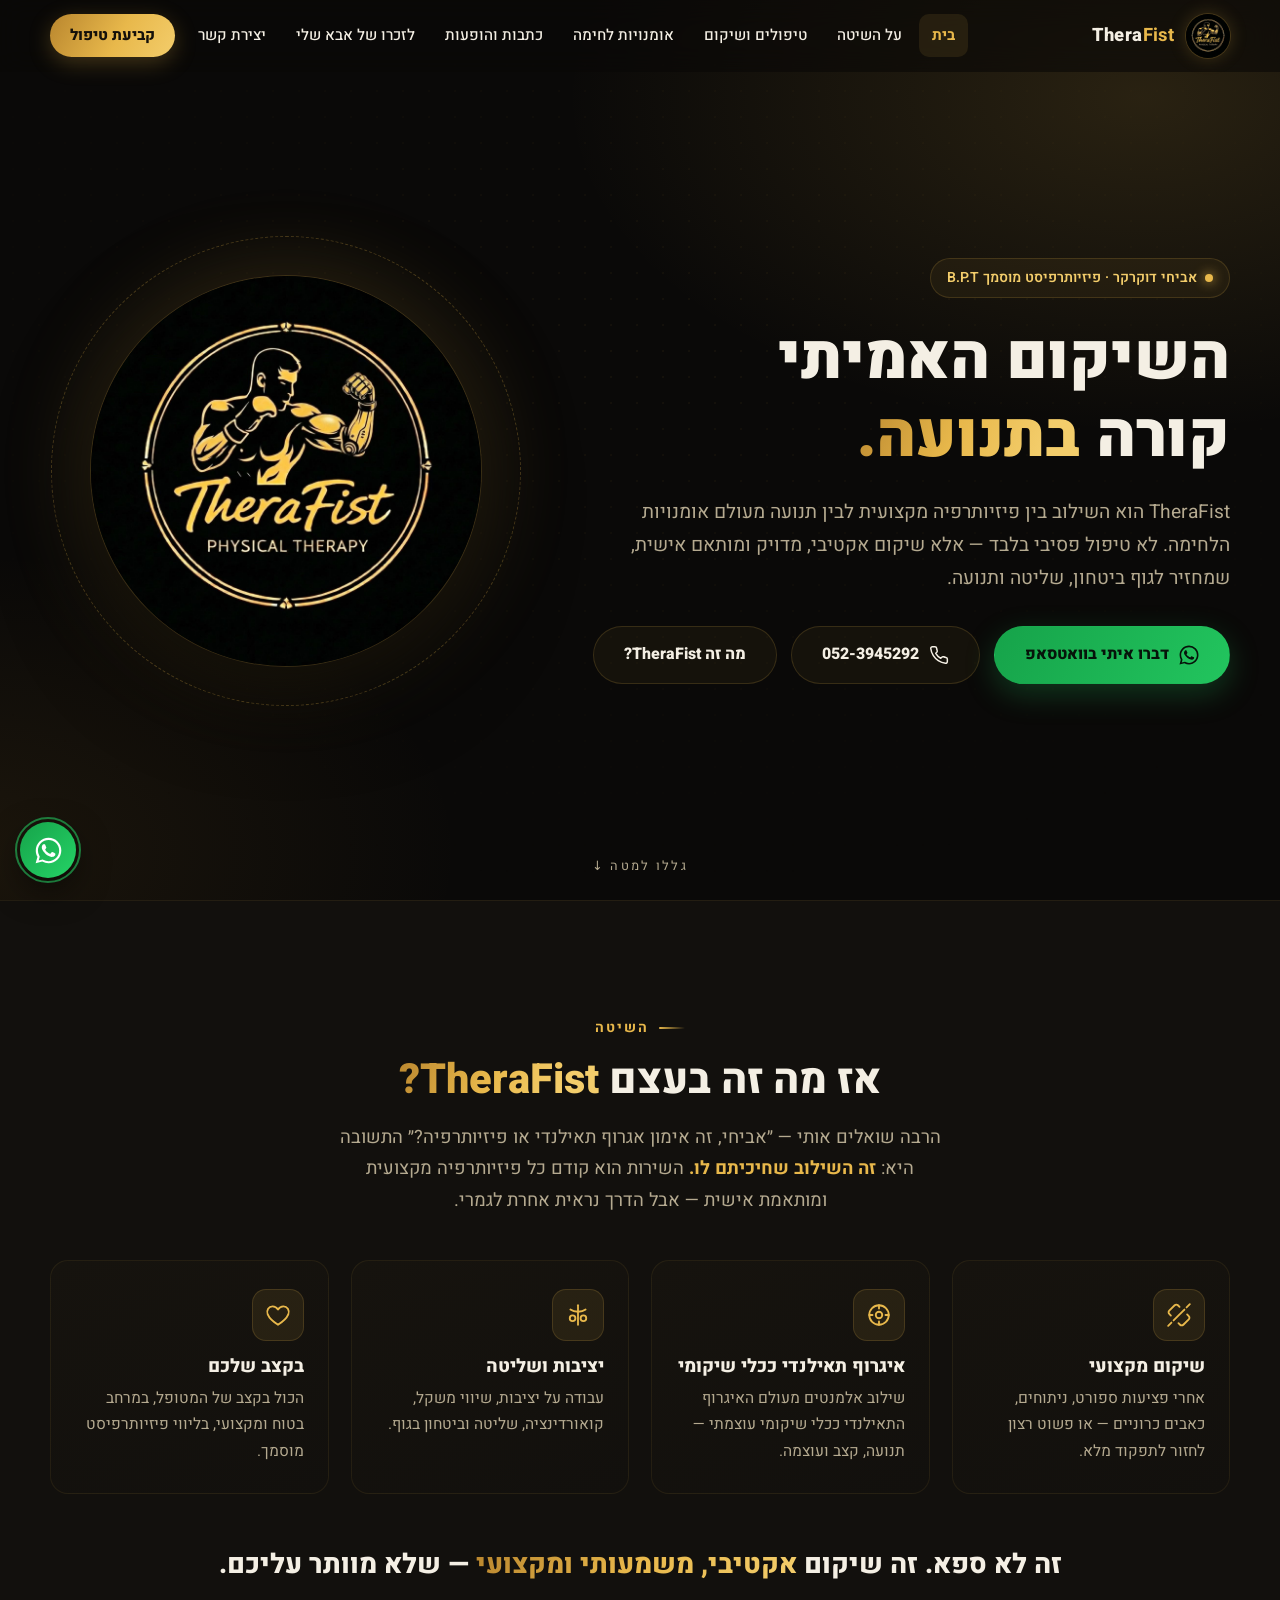
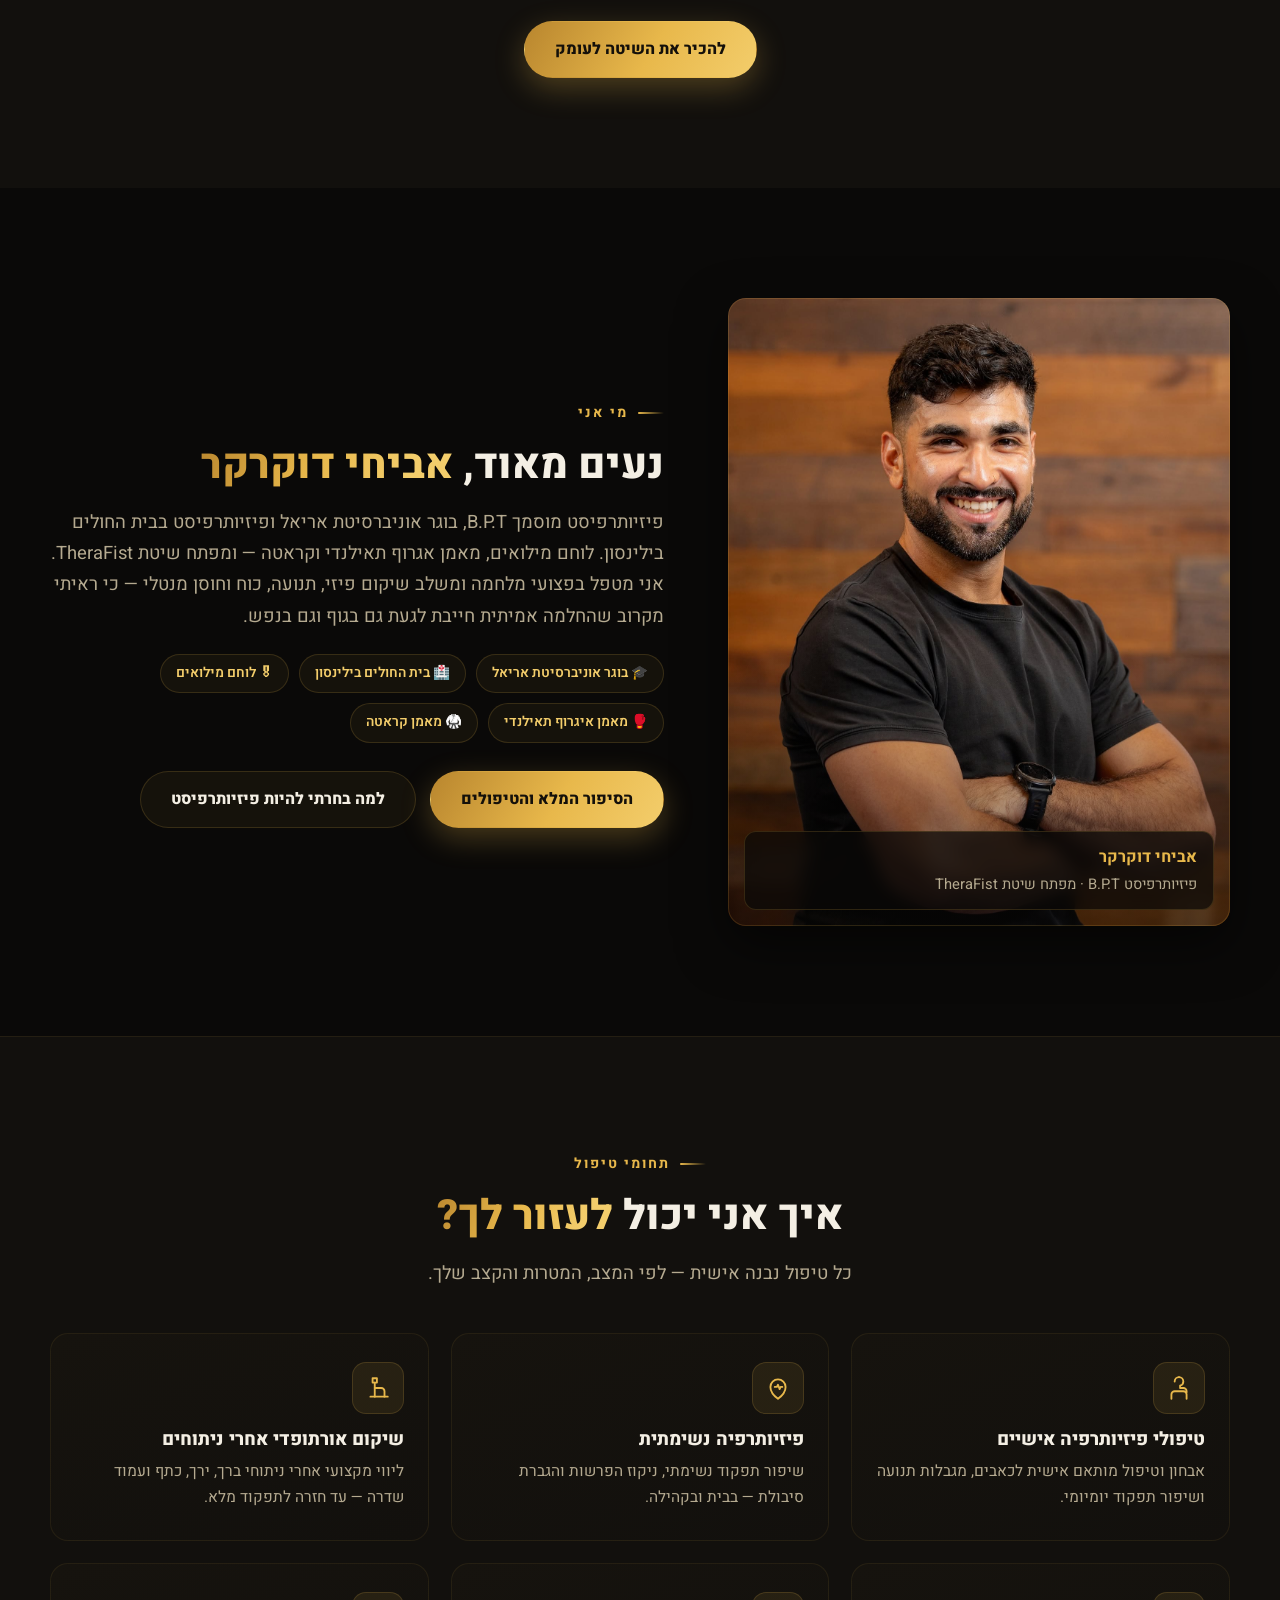
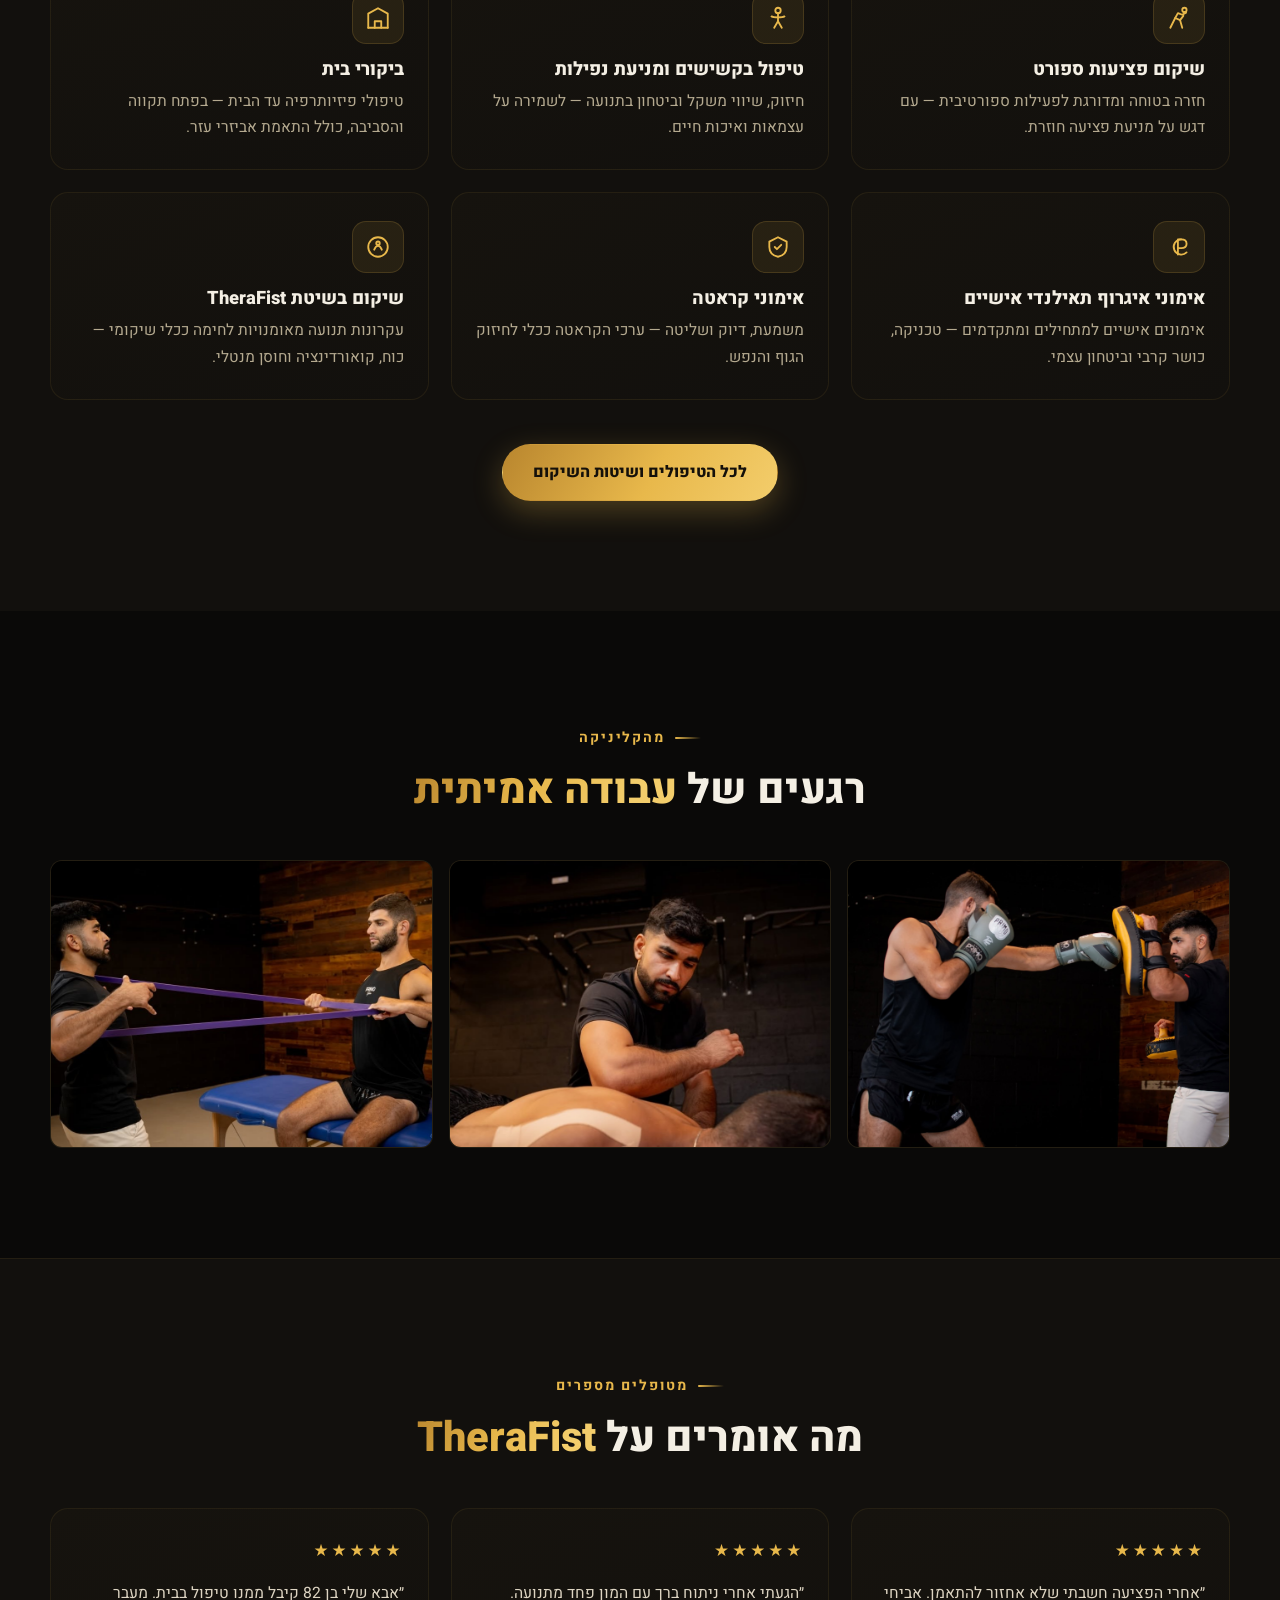
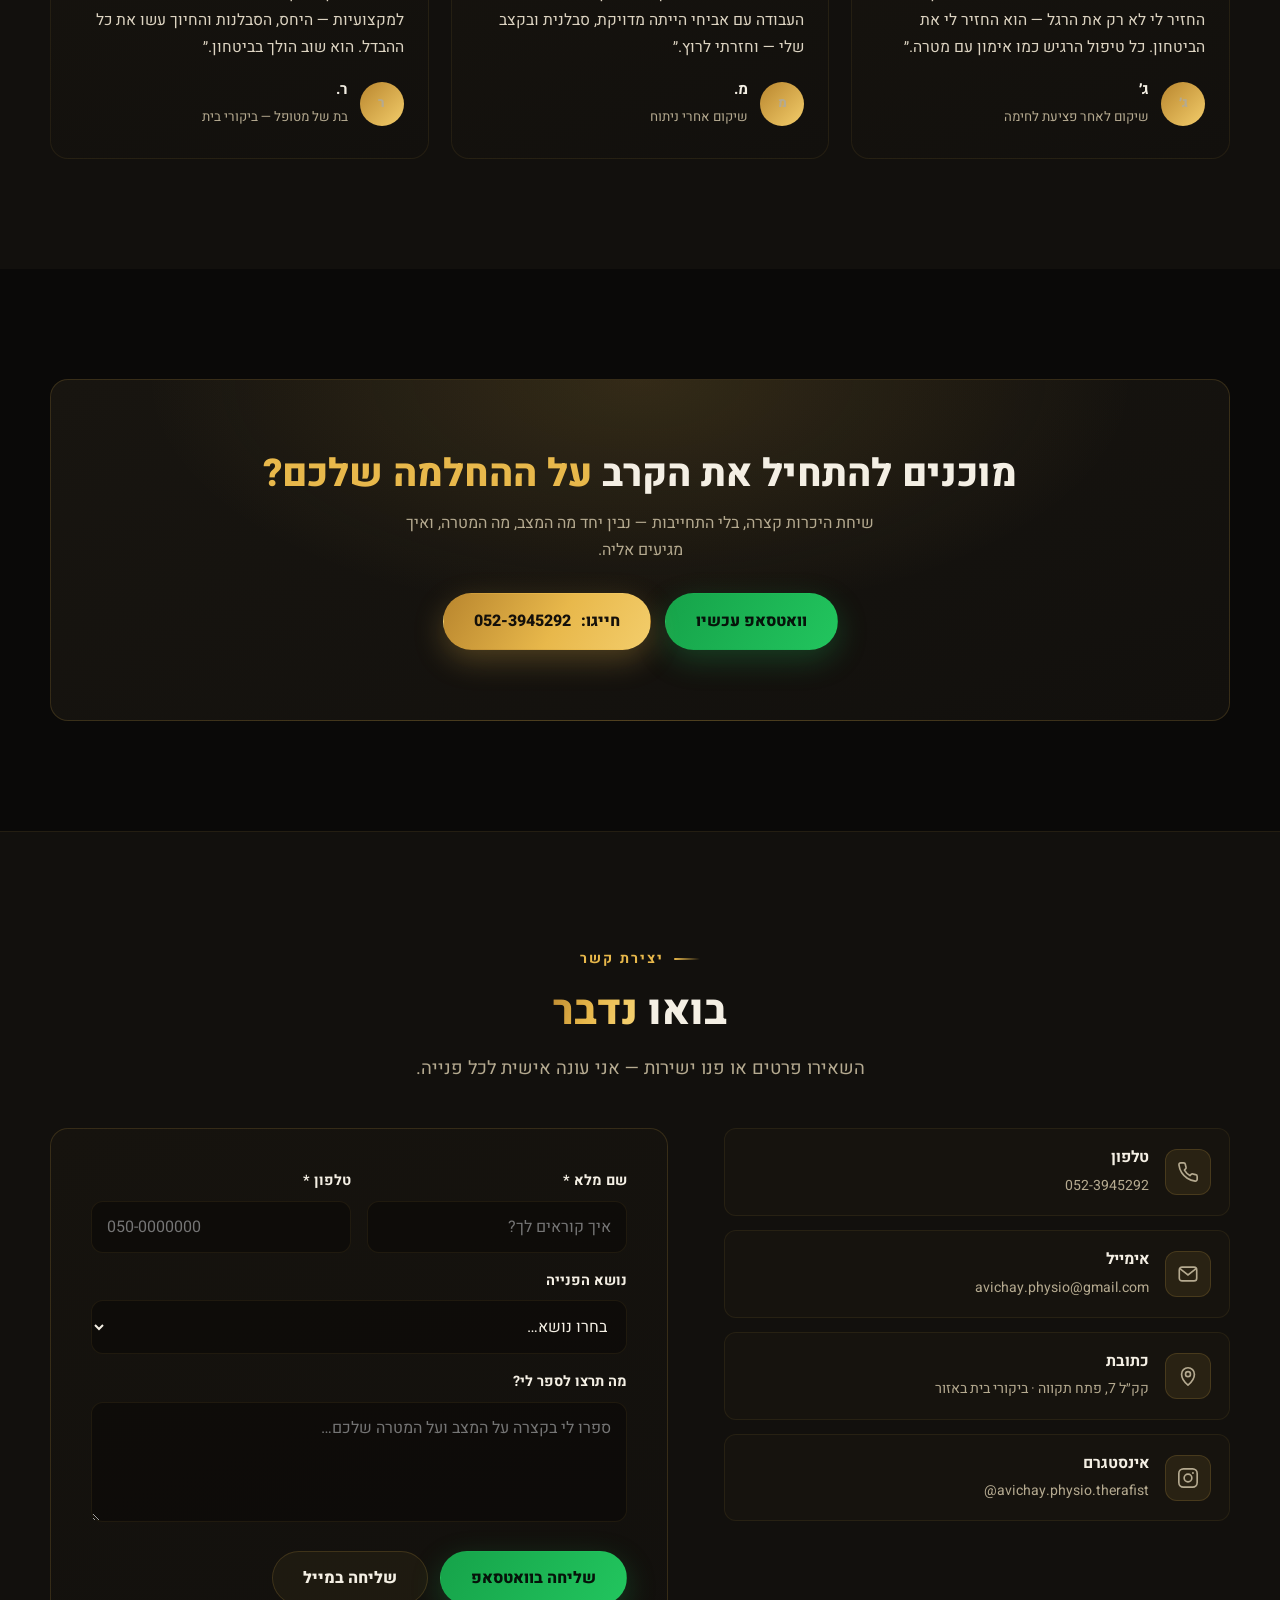
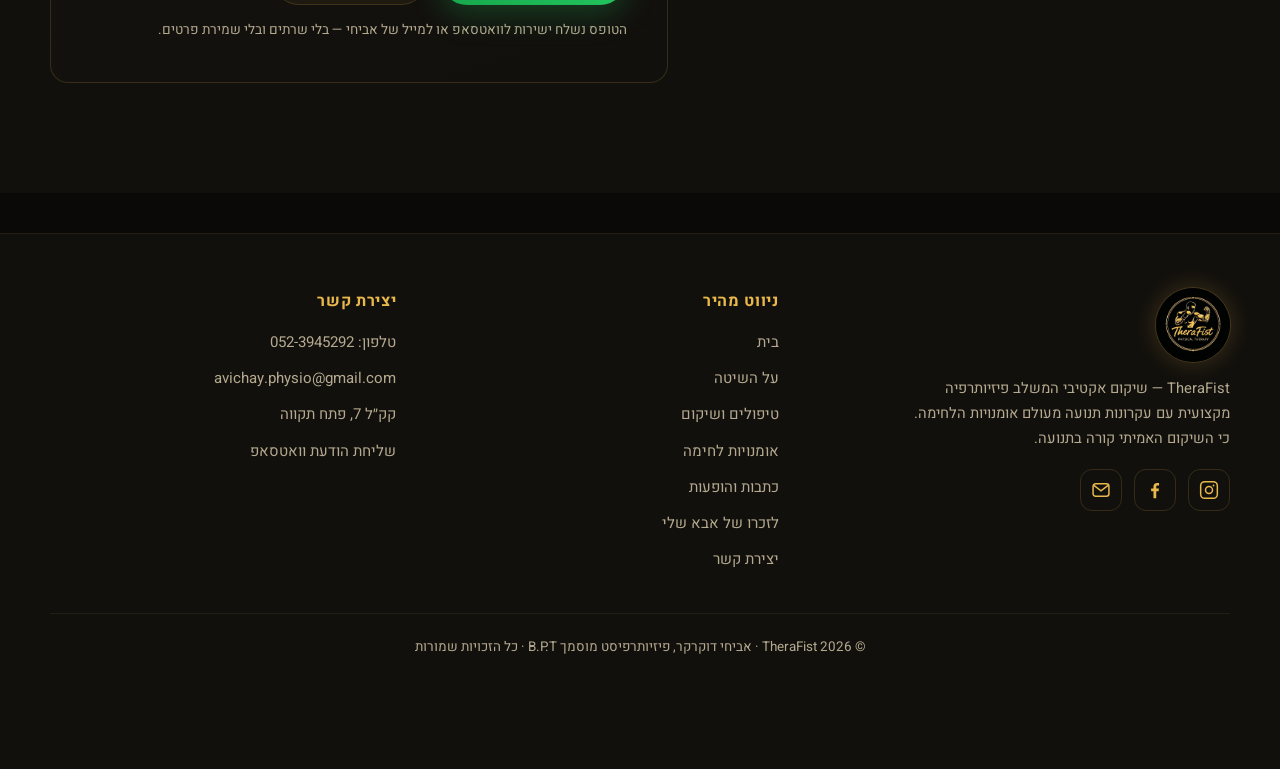
==== index.html @ b76cd64c "first commit" ====
<!DOCTYPE html>
<html lang="he" dir="rtl">
<head>
  <meta charset="UTF-8">
  <meta name="viewport" content="width=device-width, initial-scale=1">
  <title>TheraFist — אביחי דוקרקר | פיזיותרפיה ושיקום בתנועה | פתח תקווה</title>
  <meta name="description" content="TheraFist — שיטת שיקום ייחודית המשלבת פיזיותרפיה מקצועית עם עקרונות תנועה מאיגרוף תאילנדי. אביחי דוקרקר, פיזיותרפיסט מוסמך B.P.T, בילינסון. טיפולים וביקורי בית בפתח תקווה והסביבה.">
  <meta name="keywords" content="פיזיותרפיה, פתח תקווה, שיקום, אגרוף תאילנדי, TheraFist, אביחי דוקרקר, פיזיותרפיסט, ביקורי בית">
  <meta name="author" content="אביחי דוקרקר">
  <meta property="og:type" content="website">
  <meta property="og:locale" content="he_IL">
  <meta property="og:site_name" content="TheraFist">
  <meta property="og:title" content="TheraFist — השיקום האמיתי קורה בתנועה">
  <meta property="og:description" content="פיזיותרפיה מקצועית בשילוב עקרונות תנועה מעולם אומנויות הלחימה. אביחי דוקרקר, פיזיותרפיסט מוסמך B.P.T.">
  <meta property="og:image" content="images/logo.jpg">
  <meta name="twitter:card" content="summary_large_image">
  <meta name="theme-color" content="#0a0908">
  <link rel="icon" type="image/jpeg" href="images/logo.jpg">
  <link rel="apple-touch-icon" href="images/logo.jpg">
  <link rel="preconnect" href="https://fonts.googleapis.com">
  <link rel="preconnect" href="https://fonts.gstatic.com" crossorigin>
  <link href="https://fonts.googleapis.com/css2?family=Heebo:wght@300;400;500;700;800;900&family=Frank+Ruhl+Libre:wght@400;500;700&display=swap" rel="stylesheet">
  <link rel="stylesheet" href="css/main.css">
  <script type="application/ld+json">
  {
    "@context": "https://schema.org",
    "@type": "MedicalBusiness",
    "name": "TheraFist — אביחי דוקרקר, פיזיותרפיה",
    "image": "images/logo.jpg",
    "telephone": "+972-52-3945292",
    "email": "avichay.physio@gmail.com",
    "address": {
      "@type": "PostalAddress",
      "streetAddress": "קק\"ל 7",
      "addressLocality": "פתח תקווה",
      "addressCountry": "IL"
    },
    "founder": { "@type": "Person", "name": "אביחי דוקרקר", "jobTitle": "פיזיותרפיסט מוסמך B.P.T" },
    "sameAs": [
      "https://www.instagram.com/avichay.physio.therafist",
      "https://www.facebook.com/Avichay.physio"
    ]
  }
  </script>
</head>
<body>
  <div class="loader" aria-hidden="true">
    <img class="loader__logo" src="images/logo.jpg" alt="">
  </div>

  <main id="main">

    <!-- ================= HERO ================= -->
    <section class="hero" aria-label="פתיח">
      <div class="container hero__grid">
        <div>
          <span class="hero__badge reveal">אביחי דוקרקר · פיזיותרפיסט מוסמך B.P.T</span>
          <h1 class="reveal" style="--d:.08s">השיקום האמיתי<br>קורה <em>בתנועה.</em></h1>
          <p class="hero__lead reveal" style="--d:.16s">
            TheraFist הוא השילוב בין פיזיותרפיה מקצועית לבין תנועה מעולם אומנויות הלחימה.
            לא טיפול פסיבי בלבד — אלא שיקום אקטיבי, מדויק ומותאם אישית,
            שמחזיר לגוף ביטחון, שליטה ותנועה.
          </p>
          <div class="btn-row reveal" style="--d:.24s">
            <a class="btn btn--whatsapp" href="https://wa.me/972523945292?text=%D7%94%D7%99%D7%99%20%D7%90%D7%91%D7%99%D7%97%D7%99%2C%20%D7%90%D7%A9%D7%9E%D7%97%20%D7%9C%D7%A7%D7%91%D7%95%D7%A2%20%D7%98%D7%99%D7%A4%D7%95%D7%9C" target="_blank" rel="noopener">
              <svg viewBox="0 0 24 24" fill="currentColor" aria-hidden="true"><path d="M17.5 14.4c-.3-.15-1.76-.87-2.03-.97-.27-.1-.47-.15-.67.15-.2.3-.77.96-.94 1.16-.17.2-.35.22-.65.07-.3-.15-1.26-.46-2.4-1.48-.88-.79-1.48-1.76-1.65-2.06-.17-.3-.02-.46.13-.61.14-.13.3-.35.45-.52.15-.17.2-.3.3-.5.1-.2.05-.37-.02-.52-.08-.15-.67-1.62-.92-2.22-.24-.58-.49-.5-.67-.51h-.57c-.2 0-.52.07-.8.37-.27.3-1.04 1.02-1.04 2.5 0 1.47 1.07 2.9 1.22 3.1.15.2 2.11 3.22 5.1 4.51.71.31 1.27.5 1.7.63.72.23 1.37.2 1.88.12.58-.09 1.76-.72 2-1.42.25-.7.25-1.3.18-1.42-.08-.13-.28-.2-.58-.35zM12.04 21.5h-.01a9.4 9.4 0 0 1-4.8-1.32l-.34-.2-3.57.94.95-3.48-.22-.36a9.42 9.42 0 0 1-1.44-5.03c0-5.2 4.23-9.43 9.44-9.43a9.4 9.4 0 0 1 9.42 9.44c0 5.2-4.23 9.44-9.43 9.44zM20.06 3.97A11.34 11.34 0 0 0 12.03.64C5.77.64.68 5.73.68 11.99c0 2 .52 3.95 1.52 5.67L.58 23.36l5.83-1.53a11.35 11.35 0 0 0 5.62 1.48h.01c6.26 0 11.35-5.09 11.35-11.35 0-3.03-1.18-5.88-3.33-8z"/></svg>
              דברו איתי בוואטסאפ
            </a>
            <a class="btn btn--ghost" href="tel:+972523945292">
              <svg viewBox="0 0 24 24" fill="none" stroke="currentColor" stroke-width="1.8" stroke-linecap="round" stroke-linejoin="round" aria-hidden="true"><path d="M22 16.92v3a2 2 0 0 1-2.18 2 19.79 19.79 0 0 1-8.63-3.07 19.5 19.5 0 0 1-6-6 19.79 19.79 0 0 1-3.07-8.67A2 2 0 0 1 4.11 2h3a2 2 0 0 1 2 1.72c.13.96.36 1.9.7 2.81a2 2 0 0 1-.45 2.11L8.09 9.91a16 16 0 0 0 6 6l1.27-1.27a2 2 0 0 1 2.11-.45c.91.34 1.85.57 2.81.7A2 2 0 0 1 22 16.92z"/></svg>
              <bdo dir="ltr">052-3945292</bdo>
            </a>
            <a class="btn btn--ghost" href="method.html">מה זה TheraFist?</a>
          </div>
        </div>
        <div class="hero__logo-wrap reveal reveal--zoom" style="--d:.2s">
          <div class="hero__ring" aria-hidden="true"></div>
          <img class="hero__logo" src="images/logo.jpg" alt="הלוגו של TheraFist — דמות מתאגרף בזהב על רקע שחור" width="390" height="390" fetchpriority="high">
        </div>
      </div>
      <div class="scroll-cue" aria-hidden="true">גללו למטה ↓</div>
    </section>

    <!-- ================= WHAT IS THERAFIST ================= -->
    <section class="section section--tint section--line" id="what" aria-labelledby="what-title">
      <div class="container">
        <div class="center reveal">
          <span class="eyebrow">השיטה</span>
          <h2 class="section-title" id="what-title">אז מה זה בעצם <em>TheraFist?</em></h2>
          <p class="section-lead">
            הרבה שואלים אותי — ״אביחי, זה אימון אגרוף תאילנדי או פיזיותרפיה?״
            התשובה היא: <b class="gold">זה השילוב שחיכיתם לו.</b>
            השירות הוא קודם כל פיזיותרפיה מקצועית ומותאמת אישית — אבל הדרך נראית אחרת לגמרי.
          </p>
        </div>
        <div class="grid grid--4 mt-3">
          <article class="card reveal">
            <div class="card__icon"><svg viewBox="0 0 24 24" fill="none" stroke="currentColor" stroke-width="1.7" stroke-linecap="round" stroke-linejoin="round"><path d="M4.5 12.5 3 11a2.1 2.1 0 0 1 0-3l5-5a2.1 2.1 0 0 1 3 0l1.5 1.5"/><path d="m19.5 11.5 1.5 1.5a2.1 2.1 0 0 1 0 3l-5 5a2.1 2.1 0 0 1-3 0L11.5 19.5"/><path d="M7 17 17 7"/><path d="m2 22 3-3"/><path d="m19 5 3-3"/></svg></div>
            <h3>שיקום מקצועי</h3>
            <p>אחרי פציעות ספורט, ניתוחים, כאבים כרוניים — או פשוט רצון לחזור לתפקוד מלא.</p>
          </article>
          <article class="card reveal" style="--d:.1s">
            <div class="card__icon"><svg viewBox="0 0 24 24" fill="none" stroke="currentColor" stroke-width="1.7" stroke-linecap="round" stroke-linejoin="round"><circle cx="12" cy="12" r="9"/><path d="M12 3v3M12 18v3M3 12h3M18 12h3"/><circle cx="12" cy="12" r="3"/></svg></div>
            <h3>איגרוף תאילנדי ככלי שיקומי</h3>
            <p>שילוב אלמנטים מעולם האיגרוף התאילנדי ככלי שיקומי עוצמתי — תנועה, קצב ועוצמה.</p>
          </article>
          <article class="card reveal" style="--d:.2s">
            <div class="card__icon"><svg viewBox="0 0 24 24" fill="none" stroke="currentColor" stroke-width="1.7" stroke-linecap="round" stroke-linejoin="round"><path d="M12 3v18"/><path d="M5 7c2 1.5 5 2 7 2s5-.5 7-2"/><circle cx="7" cy="15" r="2.6"/><circle cx="17" cy="15" r="2.6"/></svg></div>
            <h3>יציבות ושליטה</h3>
            <p>עבודה על יציבות, שיווי משקל, קואורדינציה, שליטה וביטחון בגוף.</p>
          </article>
          <article class="card reveal" style="--d:.3s">
            <div class="card__icon"><svg viewBox="0 0 24 24" fill="none" stroke="currentColor" stroke-width="1.7" stroke-linecap="round" stroke-linejoin="round"><path d="M12 21s-7.5-4.6-9.5-9.5C1 7.5 3.5 4 7 4c2.2 0 3.9 1.2 5 3 1.1-1.8 2.8-3 5-3 3.5 0 6 3.5 4.5 7.5C19.5 16.4 12 21 12 21z"/></svg></div>
            <h3>בקצב שלכם</h3>
            <p>הכול בקצב של המטופל, במרחב בטוח ומקצועי, בליווי פיזיותרפיסט מוסמך.</p>
          </article>
        </div>
        <p class="pull-quote center reveal mt-3" style="border:none">
          זה לא ספא. זה שיקום <em>אקטיבי, משמעותי ומקצועי</em> — שלא מוותר עליכם.
        </p>
        <div class="center reveal">
          <a class="btn btn--gold" href="method.html">להכיר את השיטה לעומק</a>
        </div>
      </div>
    </section>

    <!-- ================= ABOUT / AUTHORITY ================= -->
    <section class="section" id="about" aria-labelledby="about-title">
      <div class="container split">
        <div class="portrait reveal reveal--right">
          <img src="images/profile_pic.jpg" alt="אביחי דוקרקר — פיזיותרפיסט מוסמך, מחייך בחולצה שחורה" loading="lazy">
          <div class="portrait__tag">
            <b>אביחי דוקרקר</b>
            <span>פיזיותרפיסט B.P.T · מפתח שיטת TheraFist</span>
          </div>
        </div>
        <div class="reveal reveal--left">
          <span class="eyebrow">מי אני</span>
          <h2 class="section-title" id="about-title">נעים מאוד, <em>אביחי דוקרקר</em></h2>
          <p class="section-lead">
            פיזיותרפיסט מוסמך B.P.T, בוגר אוניברסיטת אריאל ופיזיותרפיסט בבית החולים בילינסון.
            לוחם מילואים, מאמן אגרוף תאילנדי וקראטה — ומפתח שיטת TheraFist.
            אני מטפל בפצועי מלחמה ומשלב שיקום פיזי, תנועה, כוח וחוסן מנטלי — כי ראיתי מקרוב
            שהחלמה אמיתית חייבת לגעת גם בגוף וגם בנפש.
          </p>
          <div class="cred-badges">
            <span>🎓 בוגר אוניברסיטת אריאל</span>
            <span>🏥 בית החולים בילינסון</span>
            <span>🎖 לוחם מילואים</span>
            <span>🥊 מאמן איגרוף תאילנדי</span>
            <span>🥋 מאמן קראטה</span>
          </div>
          <div class="btn-row">
            <a class="btn btn--gold" href="treatments.html">הסיפור המלא והטיפולים</a>
            <a class="btn btn--ghost" href="memory.html">למה בחרתי להיות פיזיותרפיסט</a>
          </div>
        </div>
      </div>
    </section>

    <!-- ================= SERVICES ================= -->
    <section class="section section--tint section--line" id="services" aria-labelledby="services-title">
      <div class="container">
        <div class="center reveal">
          <span class="eyebrow">תחומי טיפול</span>
          <h2 class="section-title" id="services-title">איך אני יכול <em>לעזור לך?</em></h2>
          <p class="section-lead">כל טיפול נבנה אישית — לפי המצב, המטרות והקצב שלך.</p>
        </div>
        <div class="grid grid--3 mt-3">
          <article class="card reveal">
            <div class="card__icon"><svg viewBox="0 0 24 24" fill="none" stroke="currentColor" stroke-width="1.7" stroke-linecap="round" stroke-linejoin="round"><path d="M12 2a4 4 0 0 1 4 4c0 1.9-1.3 3.4-3 3.9V12h3a3 3 0 0 1 3 3v1"/><path d="M8 6a4 4 0 0 1 4-4"/><path d="M5 22v-4a3 3 0 0 1 3-3h8a3 3 0 0 1 3 3v4"/></svg></div>
            <h3>טיפולי פיזיותרפיה אישיים</h3>
            <p>אבחון וטיפול מותאם אישית לכאבים, מגבלות תנועה ושיפור תפקוד יומיומי.</p>
          </article>
          <article class="card reveal" style="--d:.06s">
            <div class="card__icon"><svg viewBox="0 0 24 24" fill="none" stroke="currentColor" stroke-width="1.7" stroke-linecap="round" stroke-linejoin="round"><path d="M12 22c4-3 7-6.5 7-11a7 7 0 1 0-14 0c0 4.5 3 8 7 11z"/><path d="M9 11h2l1-2 1.5 4 1-2H16"/></svg></div>
            <h3>פיזיותרפיה נשימתית</h3>
            <p>שיפור תפקוד נשימתי, ניקוז הפרשות והגברת סיבולת — בבית ובקהילה.</p>
          </article>
          <article class="card reveal" style="--d:.12s">
            <div class="card__icon"><svg viewBox="0 0 24 24" fill="none" stroke="currentColor" stroke-width="1.7" stroke-linecap="round" stroke-linejoin="round"><path d="M7 3h4v4H7z"/><path d="M9 7v13"/><path d="M9 12h6a3 3 0 0 1 3 3v5"/><path d="M5 20h16"/></svg></div>
            <h3>שיקום אורתופדי אחרי ניתוחים</h3>
            <p>ליווי מקצועי אחרי ניתוחי ברך, ירך, כתף ועמוד שדרה — עד חזרה לתפקוד מלא.</p>
          </article>
          <article class="card reveal" style="--d:.18s">
            <div class="card__icon"><svg viewBox="0 0 24 24" fill="none" stroke="currentColor" stroke-width="1.7" stroke-linecap="round" stroke-linejoin="round"><circle cx="17" cy="4.5" r="2"/><path d="m4 21 4.5-9L13 14l3-4"/><path d="m13 14 2 7"/><path d="M8.5 12 11 7.5l4 1.5 3.5-2"/></svg></div>
            <h3>שיקום פציעות ספורט</h3>
            <p>חזרה בטוחה ומדורגת לפעילות ספורטיבית — עם דגש על מניעת פציעה חוזרת.</p>
          </article>
          <article class="card reveal" style="--d:.24s">
            <div class="card__icon"><svg viewBox="0 0 24 24" fill="none" stroke="currentColor" stroke-width="1.7" stroke-linecap="round" stroke-linejoin="round"><circle cx="12" cy="5" r="2.5"/><path d="M12 7.5V15"/><path d="m12 15-3.5 6"/><path d="m12 15 3.5 6"/><path d="M6 10.5c2 1.2 10 1.2 12 0"/></svg></div>
            <h3>טיפול בקשישים ומניעת נפילות</h3>
            <p>חיזוק, שיווי משקל וביטחון בתנועה — לשמירה על עצמאות ואיכות חיים.</p>
          </article>
          <article class="card reveal" style="--d:.3s">
            <div class="card__icon"><svg viewBox="0 0 24 24" fill="none" stroke="currentColor" stroke-width="1.7" stroke-linecap="round" stroke-linejoin="round"><path d="M3 21V8l9-5 9 5v13"/><path d="M9 21v-6h6v6"/><path d="M3 21h18"/></svg></div>
            <h3>ביקורי בית</h3>
            <p>טיפולי פיזיותרפיה עד הבית — בפתח תקווה והסביבה, כולל התאמת אביזרי עזר.</p>
          </article>
          <article class="card reveal" style="--d:.36s">
            <div class="card__icon"><svg viewBox="0 0 24 24" fill="none" stroke="currentColor" stroke-width="1.7" stroke-linecap="round" stroke-linejoin="round"><path d="M14 5a7 7 0 1 0 5 12"/><path d="M14 5c2.5 0 5 1 5 4s-2.5 4-5 4h-3V5z"/><path d="M11 13v6"/></svg></div>
            <h3>אימוני איגרוף תאילנדי אישיים</h3>
            <p>אימונים אישיים למתחילים ומתקדמים — טכניקה, כושר קרבי וביטחון עצמי.</p>
          </article>
          <article class="card reveal" style="--d:.42s">
            <div class="card__icon"><svg viewBox="0 0 24 24" fill="none" stroke="currentColor" stroke-width="1.7" stroke-linecap="round" stroke-linejoin="round"><path d="M12 3 4 7v5c0 5 3.5 8 8 9 4.5-1 8-4 8-9V7z"/><path d="m9 12 2 2 4-4"/></svg></div>
            <h3>אימוני קראטה</h3>
            <p>משמעת, דיוק ושליטה — ערכי הקראטה ככלי לחיזוק הגוף והנפש.</p>
          </article>
          <article class="card reveal" style="--d:.48s">
            <div class="card__icon"><svg viewBox="0 0 24 24" fill="none" stroke="currentColor" stroke-width="1.7" stroke-linecap="round" stroke-linejoin="round"><circle cx="12" cy="12" r="9"/><path d="M8.5 14.5c1-2.5 2-3.5 3.5-3.5s2.5 1 3.5 3.5"/><circle cx="12" cy="8.5" r="1.6"/></svg></div>
            <h3>שיקום בשיטת TheraFist</h3>
            <p>עקרונות תנועה מאומנויות לחימה ככלי שיקומי — כוח, קואורדינציה וחוסן מנטלי.</p>
          </article>
        </div>
        <div class="center mt-3 reveal">
          <a class="btn btn--gold" href="treatments.html">לכל הטיפולים ושיטות השיקום</a>
        </div>
      </div>
    </section>

    <!-- ================= GALLERY ================= -->
    <section class="section" id="gallery" aria-labelledby="gallery-title">
      <div class="container">
        <div class="center reveal">
          <span class="eyebrow">מהקליניקה</span>
          <h2 class="section-title" id="gallery-title">רגעים של <em>עבודה אמיתית</em></h2>
        </div>
        <div class="gallery mt-3">
          <figure class="reveal">
            <img src="images/work.jpg" alt="אביחי מטפל במטופל במהלך תרגול שיקומי" loading="lazy">
            <figcaption>שיקום אקטיבי בתנועה</figcaption>
          </figure>
          <figure class="reveal" style="--d:.1s">
            <img src="images/work_2.jpg" alt="אביחי מדריך תרגיל טיפולי בשיטת TheraFist" loading="lazy">
            <figcaption>ליווי צמוד ומקצועי</figcaption>
          </figure>
          <figure class="reveal" style="--d:.2s">
            <img src="images/work_3.jpg" alt="עבודה טיפולית עם מטופל בשילוב אלמנטים מאיגרוף" loading="lazy">
            <figcaption>כפפות ככלי טיפולי</figcaption>
          </figure>
        </div>
      </div>
    </section>

    <!-- ================= TESTIMONIALS ================= -->
    <section class="section section--tint section--line" id="testimonials" aria-labelledby="testimonials-title">
      <div class="container">
        <div class="center reveal">
          <span class="eyebrow">מטופלים מספרים</span>
          <h2 class="section-title" id="testimonials-title">מה אומרים על <em>TheraFist</em></h2>
        </div>
        <div class="grid grid--3 mt-3">
          <article class="card testimonial reveal">
            <div class="testimonial__stars" aria-label="חמישה כוכבים">★★★★★</div>
            <blockquote>״אחרי הפציעה חשבתי שלא אחזור להתאמן. אביחי החזיר לי לא רק את הרגל — הוא החזיר לי את הביטחון. כל טיפול הרגיש כמו אימון עם מטרה.״</blockquote>
            <footer>
              <span class="testimonial__avatar" aria-hidden="true">ג׳</span>
              <div><b>ג׳</b><span>שיקום לאחר פציעת לחימה</span></div>
            </footer>
          </article>
          <article class="card testimonial reveal" style="--d:.12s">
            <div class="testimonial__stars" aria-label="חמישה כוכבים">★★★★★</div>
            <blockquote>״הגעתי אחרי ניתוח ברך עם המון פחד מתנועה. העבודה עם אביחי הייתה מדויקת, סבלנית ובקצב שלי — וחזרתי לרוץ.״</blockquote>
            <footer>
              <span class="testimonial__avatar" aria-hidden="true">מ</span>
              <div><b>מ.</b><span>שיקום אחרי ניתוח</span></div>
            </footer>
          </article>
          <article class="card testimonial reveal" style="--d:.24s">
            <div class="testimonial__stars" aria-label="חמישה כוכבים">★★★★★</div>
            <blockquote>״אבא שלי בן 82 קיבל ממנו טיפול בבית. מעבר למקצועיות — היחס, הסבלנות והחיוך עשו את כל ההבדל. הוא שוב הולך בביטחון.״</blockquote>
            <footer>
              <span class="testimonial__avatar" aria-hidden="true">ר</span>
              <div><b>ר.</b><span>בת של מטופל — ביקורי בית</span></div>
            </footer>
          </article>
        </div>
      </div>
    </section>

    <!-- ================= CTA ================= -->
    <section class="section" aria-label="קריאה לפעולה">
      <div class="container">
        <div class="cta-band reveal">
          <h2>מוכנים להתחיל את הקרב <span class="gold">על ההחלמה שלכם?</span></h2>
          <p>שיחת היכרות קצרה, בלי התחייבות — נבין יחד מה המצב, מה המטרה, ואיך מגיעים אליה.</p>
          <div class="btn-row">
            <a class="btn btn--whatsapp" href="https://wa.me/972523945292?text=%D7%94%D7%99%D7%99%20%D7%90%D7%91%D7%99%D7%97%D7%99%2C%20%D7%90%D7%A9%D7%9E%D7%97%20%D7%9C%D7%A7%D7%91%D7%95%D7%A2%20%D7%98%D7%99%D7%A4%D7%95%D7%9C" target="_blank" rel="noopener">וואטסאפ עכשיו</a>
            <a class="btn btn--gold" href="tel:+972523945292">חייגו: <bdo dir="ltr">052-3945292</bdo></a>
          </div>
        </div>
      </div>
    </section>

    <!-- ================= CONTACT ================= -->
    <section class="section section--tint section--line" id="contact" aria-labelledby="contact-title">
      <div class="container">
        <div class="center reveal">
          <span class="eyebrow">יצירת קשר</span>
          <h2 class="section-title" id="contact-title">בואו <em>נדבר</em></h2>
          <p class="section-lead">השאירו פרטים או פנו ישירות — אני עונה אישית לכל פנייה.</p>
        </div>
        <div class="contact-grid mt-3">
          <div class="contact-items reveal reveal--right">
            <a class="contact-item" href="tel:+972523945292">
              <span class="contact-item__icon"><svg viewBox="0 0 24 24" fill="none" stroke="currentColor" stroke-width="1.8" stroke-linecap="round" stroke-linejoin="round"><path d="M22 16.92v3a2 2 0 0 1-2.18 2 19.79 19.79 0 0 1-8.63-3.07 19.5 19.5 0 0 1-6-6 19.79 19.79 0 0 1-3.07-8.67A2 2 0 0 1 4.11 2h3a2 2 0 0 1 2 1.72c.13.96.36 1.9.7 2.81a2 2 0 0 1-.45 2.11L8.09 9.91a16 16 0 0 0 6 6l1.27-1.27a2 2 0 0 1 2.11-.45c.91.34 1.85.57 2.81.7A2 2 0 0 1 22 16.92z"/></svg></span>
              <div><b>טלפון</b><span>052-3945292</span></div>
            </a>
            <a class="contact-item" href="mailto:avichay.physio@gmail.com">
              <span class="contact-item__icon"><svg viewBox="0 0 24 24" fill="none" stroke="currentColor" stroke-width="1.8" stroke-linecap="round"><rect x="2.5" y="4.5" width="19" height="15" rx="3"/><path d="m3.5 6.5 8.5 6.5 8.5-6.5"/></svg></span>
              <div><b>אימייל</b><span>avichay.physio@gmail.com</span></div>
            </a>
            <a class="contact-item" href="https://maps.google.com/?q=%D7%A7%D7%A7%22%D7%9C%207%2C%20%D7%A4%D7%AA%D7%97%20%D7%AA%D7%A7%D7%95%D7%95%D7%94" target="_blank" rel="noopener">
              <span class="contact-item__icon"><svg viewBox="0 0 24 24" fill="none" stroke="currentColor" stroke-width="1.8" stroke-linecap="round" stroke-linejoin="round"><path d="M12 22s7-6 7-12a7 7 0 1 0-14 0c0 6 7 12 7 12z"/><circle cx="12" cy="10" r="2.7"/></svg></span>
              <div><b>כתובת</b><span class="rtl-note">קק״ל 7, פתח תקווה · ביקורי בית באזור</span></div>
            </a>
            <a class="contact-item" href="https://www.instagram.com/avichay.physio.therafist?igsh=MXZmYXB1em9wOGRzbg==" target="_blank" rel="noopener">
              <span class="contact-item__icon"><svg viewBox="0 0 24 24" fill="none" stroke="currentColor" stroke-width="1.8"><rect x="2" y="2" width="20" height="20" rx="5"/><circle cx="12" cy="12" r="4.2"/><circle cx="17.4" cy="6.6" r="1.1" fill="currentColor" stroke="none"/></svg></span>
              <div><b>אינסטגרם</b><span>@avichay.physio.therafist</span></div>
            </a>
          </div>
          <div class="form-card reveal reveal--left">
            <form data-contact-form novalidate>
              <div class="form-grid">
                <div class="form-field">
                  <label for="cf-name">שם מלא *</label>
                  <input id="cf-name" name="name" type="text" required autocomplete="name" placeholder="איך קוראים לך?">
                </div>
                <div class="form-field">
                  <label for="cf-phone">טלפון *</label>
                  <input id="cf-phone" name="phone" type="tel" required autocomplete="tel" placeholder="050-0000000">
                </div>
                <div class="form-field form-field--full">
                  <label for="cf-topic">נושא הפנייה</label>
                  <select id="cf-topic" name="topic">
                    <option value="">בחרו נושא…</option>
                    <option>טיפול פיזיותרפיה</option>
                    <option>שיקום אחרי ניתוח / פציעה</option>
                    <option>שיקום בשיטת TheraFist</option>
                    <option>ביקור בית</option>
                    <option>אימון איגרוף תאילנדי / קראטה</option>
                    <option>אחר</option>
                  </select>
                </div>
                <div class="form-field form-field--full">
                  <label for="cf-message">מה תרצו לספר לי?</label>
                  <textarea id="cf-message" name="message" placeholder="ספרו לי בקצרה על המצב ועל המטרה שלכם…"></textarea>
                </div>
              </div>
              <div class="form-actions">
                <button class="btn btn--whatsapp" type="submit">שליחה בוואטסאפ</button>
                <button class="btn btn--ghost" type="button" data-mailto>שליחה במייל</button>
              </div>
              <p class="form-note">הטופס נשלח ישירות לוואטסאפ או למייל של אביחי — בלי שרתים ובלי שמירת פרטים.</p>
            </form>
          </div>
        </div>
      </div>
    </section>

  </main>

  <script src="js/main.js" defer></script>
</body>
</html>
---- css/main.css ----
/* ============================================================
   TheraFist — main.css
   Design system: black / warm gold, premium martial-medical
   ============================================================ */

:root {
  --bg: #0a0908;
  --bg-2: #12100d;
  --bg-3: #181510;
  --card: #16130e;
  --line: rgba(232, 184, 75, 0.16);
  --line-soft: rgba(232, 184, 75, 0.08);
  --gold: #e8b84b;
  --gold-2: #f3cd6b;
  --gold-deep: #b9862e;
  --gold-glow: rgba(232, 184, 75, 0.22);
  --text: #f4efe4;
  --muted: #b5aa90;
  --whatsapp: #22c55e;
  --radius: 18px;
  --radius-sm: 12px;
  --shadow: 0 18px 50px rgba(0, 0, 0, 0.55);
  --font: "Heebo", system-ui, sans-serif;
  --font-serif: "Frank Ruhl Libre", Georgia, serif;
  --header-h: 72px;
  --ease: cubic-bezier(0.22, 1, 0.36, 1);
}

* { margin: 0; padding: 0; box-sizing: border-box; }

html {
  scroll-behavior: smooth;
  scroll-padding-top: calc(var(--header-h) + 16px);
}

body {
  font-family: var(--font);
  background: var(--bg);
  color: var(--text);
  line-height: 1.7;
  overflow-x: hidden;
  -webkit-font-smoothing: antialiased;
}

img, video { max-width: 100%; display: block; }

a { color: var(--gold); text-decoration: none; }
a:hover { color: var(--gold-2); }

:focus-visible {
  outline: 2px solid var(--gold);
  outline-offset: 3px;
  border-radius: 4px;
}

::selection { background: var(--gold); color: #100d08; }

/* ---------- skip link ---------- */
.skip-link {
  position: absolute;
  top: -60px;
  inset-inline-start: 16px;
  background: var(--gold);
  color: #100d08;
  padding: 10px 18px;
  border-radius: 0 0 10px 10px;
  font-weight: 700;
  z-index: 300;
  transition: top 0.25s;
}
.skip-link:focus { top: 0; color: #100d08; }

/* ---------- loader ---------- */
.loader {
  position: fixed;
  inset: 0;
  background: var(--bg);
  z-index: 400;
  display: grid;
  place-items: center;
  transition: opacity 0.6s var(--ease), visibility 0.6s;
}
.loader.done { opacity: 0; visibility: hidden; }
.loader__logo {
  width: min(150px, 38vw);
  border-radius: 50%;
  animation: loaderPulse 1.4s var(--ease) infinite alternate;
  box-shadow: 0 0 60px var(--gold-glow);
}
@keyframes loaderPulse {
  from { transform: scale(0.94); opacity: 0.75; }
  to   { transform: scale(1.02); opacity: 1; }
}

/* ---------- header ---------- */
.site-header {
  position: fixed;
  top: 0; right: 0; left: 0;
  z-index: 200;
  height: var(--header-h);
  display: flex;
  align-items: center;
  background: rgba(10, 9, 8, 0.62);
  backdrop-filter: blur(14px);
  -webkit-backdrop-filter: blur(14px);
  border-bottom: 1px solid transparent;
  transition: background 0.35s, border-color 0.35s, height 0.35s;
}
.site-header.scrolled {
  height: 60px;
  background: rgba(10, 9, 8, 0.92);
  border-bottom-color: var(--line-soft);
}
.header-inner {
  width: min(1180px, 100% - 40px);
  margin-inline: auto;
  display: flex;
  align-items: center;
  gap: 20px;
}
.brand {
  display: flex;
  align-items: center;
  gap: 12px;
  font-weight: 800;
  font-size: 1.15rem;
  color: var(--text);
  letter-spacing: 0.02em;
}
.brand:hover { color: var(--gold-2); }
.brand img {
  width: 44px; height: 44px;
  border-radius: 50%;
  object-fit: cover;
  box-shadow: 0 0 0 1px var(--line), 0 0 18px var(--gold-glow);
}
.brand b { color: var(--gold); }

.main-nav { margin-inline-start: auto; }
.main-nav ul {
  list-style: none;
  display: flex;
  align-items: center;
  gap: 4px;
}
.main-nav a {
  display: block;
  padding: 9px 13px;
  border-radius: 10px;
  color: var(--text);
  font-weight: 500;
  font-size: 0.95rem;
  transition: color 0.25s, background 0.25s;
}
.main-nav a:hover { color: var(--gold-2); background: rgba(232, 184, 75, 0.07); }
.main-nav a[aria-current="page"] {
  color: var(--gold);
  background: rgba(232, 184, 75, 0.1);
  font-weight: 700;
}
.nav-cta {
  margin-inline-start: 6px;
  background: linear-gradient(120deg, var(--gold-deep), var(--gold) 55%, var(--gold-2));
  color: #14100a !important;
  font-weight: 800 !important;
  border-radius: 999px !important;
  padding: 9px 20px !important;
  box-shadow: 0 6px 22px rgba(232, 184, 75, 0.25);
}
.nav-cta:hover { filter: brightness(1.08); }

/* burger */
.nav-toggle {
  display: none;
  margin-inline-start: auto;
  background: none;
  border: 1px solid var(--line);
  border-radius: 10px;
  width: 46px; height: 46px;
  cursor: pointer;
  position: relative;
  z-index: 250;
}
.nav-toggle span {
  display: block;
  width: 20px; height: 2px;
  background: var(--gold);
  margin: 5px auto;
  border-radius: 2px;
  transition: transform 0.3s var(--ease), opacity 0.3s;
}
.nav-toggle[aria-expanded="true"] span:nth-child(1) { transform: translateY(7px) rotate(45deg); }
.nav-toggle[aria-expanded="true"] span:nth-child(2) { opacity: 0; }
.nav-toggle[aria-expanded="true"] span:nth-child(3) { transform: translateY(-7px) rotate(-45deg); }

@media (max-width: 960px) {
  .nav-toggle { display: block; }
  .main-nav {
    position: fixed;
    inset: 0;
    background: rgba(10, 9, 8, 0.97);
    backdrop-filter: blur(20px);
    -webkit-backdrop-filter: blur(20px);
    display: grid;
    place-items: center;
    opacity: 0;
    visibility: hidden;
    transition: opacity 0.35s var(--ease), visibility 0.35s;
  }
  .main-nav.open { opacity: 1; visibility: visible; }
  .main-nav ul { flex-direction: column; gap: 10px; text-align: center; }
  .main-nav a { font-size: 1.35rem; padding: 10px 26px; }
  .main-nav.open li {
    animation: navIn 0.5s var(--ease) both;
  }
  .main-nav.open li:nth-child(2) { animation-delay: 0.05s; }
  .main-nav.open li:nth-child(3) { animation-delay: 0.1s; }
  .main-nav.open li:nth-child(4) { animation-delay: 0.15s; }
  .main-nav.open li:nth-child(5) { animation-delay: 0.2s; }
  .main-nav.open li:nth-child(6) { animation-delay: 0.25s; }
  .main-nav.open li:nth-child(7) { animation-delay: 0.3s; }
  .main-nav.open li:nth-child(8) { animation-delay: 0.35s; }
  @keyframes navIn {
    from { opacity: 0; transform: translateY(18px); }
    to   { opacity: 1; transform: none; }
  }
  body.nav-locked { overflow: hidden; }
}

/* ---------- layout helpers ---------- */
.container { width: min(1180px, 100% - 40px); margin-inline: auto; }
.container--narrow { width: min(820px, 100% - 40px); margin-inline: auto; }

.section { padding: clamp(64px, 9vw, 110px) 0; position: relative; }
.section--tint { background: var(--bg-2); }
.section--line { border-top: 1px solid var(--line-soft); }

.eyebrow {
  display: inline-flex;
  align-items: center;
  gap: 10px;
  color: var(--gold);
  font-weight: 700;
  font-size: 0.88rem;
  letter-spacing: 0.14em;
  margin-bottom: 14px;
}
.eyebrow::before {
  content: "";
  width: 26px; height: 2px;
  background: linear-gradient(90deg, var(--gold), transparent);
  border-radius: 2px;
}

h1, h2, h3 { line-height: 1.25; font-weight: 800; }
.section-title {
  font-size: clamp(1.7rem, 4.2vw, 2.6rem);
  margin-bottom: 16px;
}
.section-title em {
  font-style: normal;
  background: linear-gradient(115deg, var(--gold-deep), var(--gold) 45%, var(--gold-2) 80%);
  -webkit-background-clip: text;
  background-clip: text;
  color: transparent;
}
.section-lead {
  color: var(--muted);
  font-size: clamp(1.02rem, 2vw, 1.15rem);
  max-width: 62ch;
}
.center { text-align: center; }
.center .section-lead { margin-inline: auto; }

/* ---------- buttons ---------- */
.btn {
  display: inline-flex;
  align-items: center;
  justify-content: center;
  gap: 10px;
  padding: 14px 30px;
  border-radius: 999px;
  font-family: var(--font);
  font-weight: 800;
  font-size: 1rem;
  cursor: pointer;
  border: 1px solid transparent;
  transition: transform 0.25s var(--ease), box-shadow 0.25s, filter 0.25s;
  position: relative;
  overflow: hidden;
}
.btn svg { width: 20px; height: 20px; flex: none; }
.btn:active { transform: scale(0.97); }

.btn--gold {
  background: linear-gradient(120deg, var(--gold-deep), var(--gold) 55%, var(--gold-2));
  color: #14100a;
  box-shadow: 0 10px 30px rgba(232, 184, 75, 0.28);
}
.btn--gold::after {
  content: "";
  position: absolute;
  top: 0; bottom: 0;
  width: 45%;
  background: linear-gradient(100deg, transparent, rgba(255, 255, 255, 0.5), transparent);
  transform: translateX(220%) skewX(-20deg);
  animation: shimmer 3.6s ease-in-out infinite;
}
@keyframes shimmer {
  0%, 55% { transform: translateX(220%) skewX(-20deg); }
  85%, 100% { transform: translateX(-320%) skewX(-20deg); }
}
.btn--gold:hover { transform: translateY(-3px); box-shadow: 0 16px 40px rgba(232, 184, 75, 0.4); color: #14100a; }

.btn--ghost {
  background: rgba(232, 184, 75, 0.05);
  border-color: var(--line);
  color: var(--text);
}
.btn--ghost:hover { transform: translateY(-3px); border-color: var(--gold); color: var(--gold-2); }

.btn--whatsapp {
  background: linear-gradient(120deg, #16a34a, var(--whatsapp));
  color: #06130a;
  box-shadow: 0 10px 30px rgba(34, 197, 94, 0.25);
}
.btn--whatsapp:hover { transform: translateY(-3px); color: #06130a; filter: brightness(1.08); }

.btn-row { display: flex; flex-wrap: wrap; gap: 14px; }

/* ---------- hero ---------- */
.hero {
  min-height: 100svh;
  display: flex;
  align-items: center;
  padding: calc(var(--header-h) + 40px) 0 70px;
  position: relative;
  isolation: isolate;
  overflow: hidden;
}
.hero::before {
  content: "";
  position: absolute;
  inset: -20%;
  z-index: -2;
  background:
    radial-gradient(46% 38% at 78% 22%, rgba(232, 184, 75, 0.14), transparent 70%),
    radial-gradient(40% 34% at 12% 82%, rgba(185, 134, 46, 0.1), transparent 70%),
    var(--bg);
}
.hero::after {
  content: "";
  position: absolute;
  inset: 0;
  z-index: -1;
  background-image: radial-gradient(rgba(232, 184, 75, 0.05) 1px, transparent 1.4px);
  background-size: 26px 26px;
  mask-image: radial-gradient(70% 60% at 50% 40%, #000, transparent);
  -webkit-mask-image: radial-gradient(70% 60% at 50% 40%, #000, transparent);
}
.hero__grid {
  display: grid;
  grid-template-columns: 1.15fr 0.85fr;
  gap: clamp(30px, 6vw, 70px);
  align-items: center;
}
.hero__badge {
  display: inline-flex;
  align-items: center;
  gap: 8px;
  border: 1px solid var(--line);
  background: rgba(232, 184, 75, 0.06);
  color: var(--gold-2);
  border-radius: 999px;
  padding: 7px 16px;
  font-size: 0.88rem;
  font-weight: 600;
  margin-bottom: 22px;
}
.hero__badge::before {
  content: "";
  width: 8px; height: 8px;
  border-radius: 50%;
  background: var(--gold);
  box-shadow: 0 0 12px var(--gold);
  animation: dotPulse 2s infinite;
}
@keyframes dotPulse { 50% { opacity: 0.4; } }
.hero h1 {
  font-size: clamp(2.2rem, 6vw, 3.9rem);
  font-weight: 900;
  margin-bottom: 20px;
}
.hero h1 em {
  font-style: normal;
  background: linear-gradient(115deg, var(--gold-deep), var(--gold) 45%, var(--gold-2) 80%);
  -webkit-background-clip: text;
  background-clip: text;
  color: transparent;
}
.hero__lead {
  color: var(--muted);
  font-size: clamp(1.05rem, 2.2vw, 1.2rem);
  max-width: 56ch;
  margin-bottom: 32px;
}
.hero__logo-wrap { position: relative; display: grid; place-items: center; }
.hero__logo {
  width: min(390px, 78vw);
  border-radius: 50%;
  box-shadow: 0 0 0 1px var(--line), 0 30px 90px rgba(0, 0, 0, 0.6), 0 0 90px var(--gold-glow);
  animation: heroFloat 7s ease-in-out infinite;
}
@keyframes heroFloat {
  0%, 100% { transform: translateY(0); }
  50% { transform: translateY(-14px); }
}
.hero__ring {
  position: absolute;
  width: min(470px, 92vw);
  aspect-ratio: 1;
  border-radius: 50%;
  border: 1px dashed rgba(232, 184, 75, 0.25);
  animation: spin 40s linear infinite;
}
@keyframes spin { to { transform: rotate(360deg); } }
.scroll-cue {
  position: absolute;
  bottom: 22px;
  inset-inline: 0;
  display: flex;
  justify-content: center;
  color: var(--muted);
  font-size: 0.8rem;
  letter-spacing: 0.18em;
  animation: cue 2.2s ease-in-out infinite;
}
@keyframes cue { 50% { transform: translateY(7px); opacity: 0.5; } }

@media (max-width: 880px) {
  .hero__grid { grid-template-columns: 1fr; text-align: center; }
  .hero__logo-wrap { order: -1; }
  .hero__logo { width: min(240px, 62vw); }
  .hero__ring { width: min(300px, 78vw); }
  .hero__lead { margin-inline: auto; }
  .btn-row { justify-content: center; }
  .hero .eyebrow { justify-content: center; }
}

/* page hero (inner pages) */
.page-hero {
  padding: calc(var(--header-h) + clamp(48px, 9vw, 90px)) 0 clamp(42px, 7vw, 70px);
  position: relative;
  isolation: isolate;
  overflow: hidden;
}
.page-hero::before {
  content: "";
  position: absolute;
  inset: -30% -10%;
  z-index: -1;
  background:
    radial-gradient(50% 45% at 82% 10%, rgba(232, 184, 75, 0.13), transparent 70%),
    radial-gradient(38% 40% at 8% 90%, rgba(185, 134, 46, 0.08), transparent 70%);
}
.page-hero h1 { font-size: clamp(2rem, 5.4vw, 3.2rem); font-weight: 900; margin-bottom: 14px; }
.page-hero h1 em {
  font-style: normal;
  background: linear-gradient(115deg, var(--gold-deep), var(--gold) 45%, var(--gold-2) 80%);
  -webkit-background-clip: text;
  background-clip: text;
  color: transparent;
}

/* ---------- cards & grids ---------- */
.grid { display: grid; gap: 22px; }
.grid--2 { grid-template-columns: repeat(2, 1fr); }
.grid--3 { grid-template-columns: repeat(3, 1fr); }
.grid--4 { grid-template-columns: repeat(4, 1fr); }
@media (max-width: 980px) {
  .grid--3, .grid--4 { grid-template-columns: repeat(2, 1fr); }
}
@media (max-width: 620px) {
  .grid--2, .grid--3, .grid--4 { grid-template-columns: 1fr; }
}

.card {
  background: linear-gradient(160deg, var(--card), var(--bg-2));
  border: 1px solid var(--line-soft);
  border-radius: var(--radius);
  padding: 28px 24px;
  position: relative;
  overflow: hidden;
  transition: transform 0.35s var(--ease), border-color 0.35s, box-shadow 0.35s;
}
.card::before {
  content: "";
  position: absolute;
  inset-inline-start: 0;
  top: 0;
  width: 100%;
  height: 3px;
  background: linear-gradient(90deg, var(--gold), transparent 70%);
  opacity: 0;
  transition: opacity 0.35s;
}
.card:hover {
  transform: translateY(-6px);
  border-color: var(--line);
  box-shadow: var(--shadow);
}
.card:hover::before { opacity: 1; }
.card h3 { font-size: 1.15rem; margin: 14px 0 8px; }
.card p { color: var(--muted); font-size: 0.97rem; }
.card__icon {
  width: 52px; height: 52px;
  border-radius: 14px;
  display: grid;
  place-items: center;
  background: rgba(232, 184, 75, 0.09);
  border: 1px solid var(--line);
  color: var(--gold);
  transition: transform 0.35s var(--ease), background 0.35s;
}
.card__icon svg { width: 26px; height: 26px; }
.card:hover .card__icon { transform: scale(1.1) rotate(-6deg); background: rgba(232, 184, 75, 0.16); }

/* feature list card variant */
.check-list { list-style: none; display: grid; gap: 14px; }
.check-list li {
  display: flex;
  gap: 12px;
  align-items: flex-start;
  color: var(--text);
}
.check-list li::before {
  content: "✦";
  color: var(--gold);
  flex: none;
  margin-top: 2px;
}
.check-list li span { color: var(--muted); }
.check-list li b { color: var(--text); }

/* ---------- about split ---------- */
.split {
  display: grid;
  grid-template-columns: 0.9fr 1.1fr;
  gap: clamp(30px, 6vw, 64px);
  align-items: center;
}
.split--flip { grid-template-columns: 1.1fr 0.9fr; }
@media (max-width: 880px) {
  .split, .split--flip { grid-template-columns: 1fr; }
}
.portrait {
  position: relative;
  border-radius: var(--radius);
  overflow: hidden;
  box-shadow: var(--shadow);
}
.portrait img {
  width: 100%;
  aspect-ratio: 4 / 5;
  object-fit: cover;
  transition: transform 0.8s var(--ease);
}
.portrait:hover img { transform: scale(1.04); }
.portrait::after {
  content: "";
  position: absolute;
  inset: 0;
  border-radius: var(--radius);
  box-shadow: inset 0 0 0 1px var(--line);
  background: linear-gradient(to top, rgba(10, 9, 8, 0.55), transparent 45%);
  pointer-events: none;
}
.portrait__tag {
  position: absolute;
  bottom: 16px;
  inset-inline-start: 16px;
  inset-inline-end: 16px;
  z-index: 2;
  background: rgba(10, 9, 8, 0.72);
  backdrop-filter: blur(8px);
  border: 1px solid var(--line);
  border-radius: var(--radius-sm);
  padding: 12px 16px;
  font-size: 0.92rem;
}
.portrait__tag b { color: var(--gold); display: block; font-size: 1.02rem; }
.portrait__tag span { color: var(--muted); }

.cred-badges { display: flex; flex-wrap: wrap; gap: 10px; margin: 22px 0 28px; }
.cred-badges span {
  border: 1px solid var(--line);
  background: rgba(232, 184, 75, 0.05);
  border-radius: 999px;
  padding: 7px 15px;
  font-size: 0.86rem;
  font-weight: 600;
  color: var(--gold-2);
  transition: background 0.3s, transform 0.3s var(--ease);
}
.cred-badges span:hover { background: rgba(232, 184, 75, 0.12); transform: translateY(-2px); }

/* ---------- gallery ---------- */
.gallery { display: grid; gap: 16px; grid-template-columns: repeat(3, 1fr); }
@media (max-width: 880px) { .gallery { grid-template-columns: repeat(2, 1fr); } }
@media (max-width: 540px) { .gallery { grid-template-columns: 1fr; } }
.gallery figure {
  position: relative;
  border-radius: var(--radius-sm);
  overflow: hidden;
  cursor: zoom-in;
  border: 1px solid var(--line-soft);
  background: var(--bg-2);
}
.gallery img {
  width: 100%;
  aspect-ratio: 4 / 3;
  object-fit: cover;
  transition: transform 0.7s var(--ease), filter 0.7s;
}
.gallery figure:hover img { transform: scale(1.07); filter: brightness(1.08); }
.gallery figcaption {
  position: absolute;
  inset-inline: 0;
  bottom: 0;
  padding: 34px 16px 12px;
  font-size: 0.88rem;
  font-weight: 600;
  background: linear-gradient(to top, rgba(10, 9, 8, 0.85), transparent);
  opacity: 0;
  transform: translateY(8px);
  transition: opacity 0.4s, transform 0.4s var(--ease);
}
.gallery figure:hover figcaption,
.gallery figure:focus-visible figcaption { opacity: 1; transform: none; }
.gallery--tall img { aspect-ratio: 3 / 4; }

/* lightbox */
.lightbox {
  position: fixed;
  inset: 0;
  z-index: 350;
  background: rgba(6, 5, 4, 0.93);
  backdrop-filter: blur(10px);
  display: grid;
  place-items: center;
  padding: 4vmin;
  opacity: 0;
  visibility: hidden;
  transition: opacity 0.3s, visibility 0.3s;
}
.lightbox.open { opacity: 1; visibility: visible; }
.lightbox img {
  max-width: 92vw;
  max-height: 86vh;
  border-radius: 14px;
  box-shadow: 0 0 0 1px var(--line), 0 40px 120px rgba(0, 0, 0, 0.8);
}
.lightbox__close {
  position: absolute;
  top: 20px;
  inset-inline-end: 20px;
  width: 48px; height: 48px;
  border-radius: 50%;
  border: 1px solid var(--line);
  background: rgba(10, 9, 8, 0.7);
  color: var(--gold);
  font-size: 1.5rem;
  cursor: pointer;
  display: grid;
  place-items: center;
  transition: transform 0.3s var(--ease);
}
.lightbox__close:hover { transform: rotate(90deg); }

/* ---------- video ---------- */
.video-frame {
  border-radius: var(--radius);
  overflow: hidden;
  border: 1px solid var(--line);
  background: #000;
  box-shadow: var(--shadow);
  position: relative;
}
.video-frame video { width: 100%; max-height: 76vh; background: #000; }
.video-frame--portrait { max-width: 420px; margin-inline: auto; }
.video-caption {
  text-align: center;
  color: var(--muted);
  font-size: 0.92rem;
  margin-top: 14px;
}

/* ---------- quote / story ---------- */
.story-block {
  background: linear-gradient(165deg, var(--card), var(--bg-2));
  border: 1px solid var(--line);
  border-radius: var(--radius);
  padding: clamp(26px, 5vw, 52px);
  position: relative;
  overflow: hidden;
}
.story-block::before {
  content: "”";
  position: absolute;
  top: -30px;
  inset-inline-start: 18px;
  font-size: 9rem;
  font-family: var(--font-serif);
  color: rgba(232, 184, 75, 0.12);
  line-height: 1;
}
.story-block p { margin-bottom: 1.1em; color: #ddd4c2; }
.story-block p:last-child { margin-bottom: 0; }
.story-block strong, .story-block b { color: var(--gold-2); }

.pull-quote {
  font-size: clamp(1.25rem, 3vw, 1.7rem);
  font-weight: 800;
  line-height: 1.5;
  padding: 6px 22px;
  border-inline-start: 3px solid var(--gold);
  margin: 30px 0;
}
.pull-quote em {
  font-style: normal;
  background: linear-gradient(115deg, var(--gold-deep), var(--gold) 50%, var(--gold-2));
  -webkit-background-clip: text;
  background-clip: text;
  color: transparent;
}

/* ---------- steps ---------- */
.steps { display: grid; gap: 18px; grid-template-columns: repeat(4, 1fr); counter-reset: step; }
@media (max-width: 980px) { .steps { grid-template-columns: repeat(2, 1fr); } }
@media (max-width: 560px) { .steps { grid-template-columns: 1fr; } }
.step {
  counter-increment: step;
  background: var(--card);
  border: 1px solid var(--line-soft);
  border-radius: var(--radius);
  padding: 26px 22px;
  transition: transform 0.35s var(--ease), border-color 0.35s;
}
.step:hover { transform: translateY(-6px); border-color: var(--line); }
.step::before {
  content: "0" counter(step);
  display: block;
  font-size: 2rem;
  font-weight: 900;
  background: linear-gradient(115deg, var(--gold-deep), var(--gold-2));
  -webkit-background-clip: text;
  background-clip: text;
  color: transparent;
  margin-bottom: 10px;
}
.step h3 { font-size: 1.08rem; margin-bottom: 6px; }
.step p { color: var(--muted); font-size: 0.94rem; }

/* ---------- testimonials ---------- */
.testimonial {
  display: flex;
  flex-direction: column;
  gap: 16px;
}
.testimonial__stars { color: var(--gold); letter-spacing: 3px; font-size: 1.05rem; }
.testimonial blockquote { color: #ddd4c2; font-size: 0.98rem; }
.testimonial footer { margin-top: auto; display: flex; align-items: center; gap: 12px; }
.testimonial__avatar {
  width: 44px; height: 44px;
  border-radius: 50%;
  display: grid;
  place-items: center;
  font-weight: 800;
  color: #14100a;
  background: linear-gradient(135deg, var(--gold-deep), var(--gold-2));
  flex: none;
}
.testimonial footer b { display: block; font-size: 0.95rem; }
.testimonial footer span { color: var(--muted); font-size: 0.83rem; }

/* ---------- CTA band ---------- */
.cta-band {
  position: relative;
  isolation: isolate;
  overflow: hidden;
  border-radius: var(--radius);
  border: 1px solid var(--line);
  padding: clamp(36px, 7vw, 70px) clamp(22px, 5vw, 60px);
  text-align: center;
  background:
    radial-gradient(60% 100% at 50% 0%, rgba(232, 184, 75, 0.14), transparent 70%),
    linear-gradient(160deg, var(--bg-3), var(--bg-2));
}
.cta-band h2 { font-size: clamp(1.6rem, 4vw, 2.4rem); margin-bottom: 12px; }
.cta-band p { color: var(--muted); max-width: 54ch; margin: 0 auto 28px; }
.cta-band .btn-row { justify-content: center; }

/* ---------- media cards ---------- */
.media-card {
  padding: 0;
  display: flex;
  flex-direction: column;
}
.media-card__img {
  width: 100%;
  aspect-ratio: 16 / 10;
  object-fit: cover;
  transition: transform 0.7s var(--ease);
}
.media-card:hover .media-card__img { transform: scale(1.05); }
.media-card__img-wrap { overflow: hidden; }
.media-card__body { padding: 24px; display: flex; flex-direction: column; gap: 10px; flex: 1; }
.media-card__kind {
  align-self: flex-start;
  font-size: 0.78rem;
  font-weight: 800;
  letter-spacing: 0.12em;
  color: var(--gold);
  border: 1px solid var(--line);
  border-radius: 999px;
  padding: 4px 12px;
  background: rgba(232, 184, 75, 0.06);
}
.media-card h3 { margin: 4px 0 2px; font-size: 1.2rem; }
.media-links { display: flex; flex-wrap: wrap; gap: 10px; margin-top: auto; padding-top: 12px; }
.media-links a {
  display: inline-flex;
  align-items: center;
  gap: 7px;
  font-size: 0.88rem;
  font-weight: 700;
  border: 1px solid var(--line);
  border-radius: 999px;
  padding: 7px 15px;
  transition: background 0.3s, transform 0.3s var(--ease);
}
.media-links a:hover { background: rgba(232, 184, 75, 0.1); transform: translateY(-2px); }
.media-links svg { width: 15px; height: 15px; }

/* ---------- memorial page ---------- */
.memorial { font-family: var(--font-serif); }
.memorial .page-hero { text-align: center; }
.memorial .page-hero h1 { font-family: var(--font-serif); font-weight: 700; }
.memorial-frame {
  max-width: 460px;
  margin: 0 auto 40px;
  position: relative;
  padding: 14px;
  border: 1px solid var(--line);
  border-radius: var(--radius);
  background: linear-gradient(160deg, var(--card), var(--bg-2));
}
.memorial-frame img {
  width: 100%;
  border-radius: var(--radius-sm);
  filter: sepia(0.14) contrast(1.02);
}
.memorial-frame::after {
  content: "🕯";
  position: absolute;
  bottom: -22px;
  inset-inline: 0;
  text-align: center;
  font-size: 1.6rem;
  filter: drop-shadow(0 0 14px rgba(232, 184, 75, 0.7));
}
.memorial-text {
  font-size: clamp(1.05rem, 2.1vw, 1.18rem);
  line-height: 2;
  color: #e7dfcf;
}
.memorial-text p { margin-bottom: 1.35em; }
.memorial-text h2 {
  font-family: var(--font-serif);
  font-weight: 700;
  color: var(--gold-2);
  font-size: clamp(1.3rem, 3vw, 1.7rem);
  margin: 1.8em 0 0.7em;
}
.memorial-sign {
  margin-top: 44px;
  text-align: center;
}
.memorial-sign .divider {
  width: 90px; height: 1px;
  margin: 0 auto 22px;
  background: linear-gradient(90deg, transparent, var(--gold), transparent);
}
.memorial-sign p { font-size: 1.2rem; color: var(--gold-2); font-weight: 700; }
.memorial-sign span { color: var(--muted); font-size: 0.95rem; font-family: var(--font); }

/* ---------- contact ---------- */
.contact-grid {
  display: grid;
  grid-template-columns: 0.9fr 1.1fr;
  gap: clamp(26px, 5vw, 56px);
  align-items: start;
}
@media (max-width: 880px) { .contact-grid { grid-template-columns: 1fr; } }

.contact-items { display: grid; gap: 14px; }
.contact-item {
  display: flex;
  align-items: center;
  gap: 16px;
  background: var(--card);
  border: 1px solid var(--line-soft);
  border-radius: var(--radius-sm);
  padding: 16px 18px;
  color: var(--text);
  transition: transform 0.3s var(--ease), border-color 0.3s;
}
.contact-item:hover { transform: translateX(-5px); border-color: var(--line); color: var(--text); }
.contact-item__icon {
  width: 46px; height: 46px;
  flex: none;
  border-radius: 12px;
  display: grid;
  place-items: center;
  background: rgba(232, 184, 75, 0.09);
  border: 1px solid var(--line);
  color: var(--gold);
}
.contact-item__icon svg { width: 22px; height: 22px; }
.contact-item b { display: block; font-size: 0.98rem; }
.contact-item span { color: var(--muted); font-size: 0.88rem; direction: ltr; unicode-bidi: embed; }
.contact-item span.rtl-note { direction: rtl; }

.form-card {
  background: linear-gradient(160deg, var(--card), var(--bg-2));
  border: 1px solid var(--line);
  border-radius: var(--radius);
  padding: clamp(24px, 4vw, 40px);
}
.form-grid { display: grid; gap: 16px; grid-template-columns: 1fr 1fr; }
.form-grid .form-field--full { grid-column: 1 / -1; }
@media (max-width: 560px) { .form-grid { grid-template-columns: 1fr; } }
.form-field label {
  display: block;
  font-weight: 700;
  font-size: 0.9rem;
  margin-bottom: 7px;
}
.form-field input,
.form-field select,
.form-field textarea {
  width: 100%;
  background: rgba(10, 9, 8, 0.6);
  border: 1px solid var(--line-soft);
  border-radius: var(--radius-sm);
  color: var(--text);
  font-family: var(--font);
  font-size: 1rem;
  padding: 13px 15px;
  transition: border-color 0.3s, box-shadow 0.3s;
}
.form-field textarea { resize: vertical; min-height: 120px; }
.form-field input:focus,
.form-field select:focus,
.form-field textarea:focus {
  outline: none;
  border-color: var(--gold);
  box-shadow: 0 0 0 3px rgba(232, 184, 75, 0.14);
}
.form-note { color: var(--muted); font-size: 0.85rem; margin-top: 14px; }
.form-actions { display: flex; flex-wrap: wrap; gap: 12px; margin-top: 20px; }

.map-frame {
  margin-top: clamp(40px, 7vw, 64px);
  border-radius: var(--radius);
  overflow: hidden;
  border: 1px solid var(--line);
  filter: grayscale(0.6) contrast(1.05);
  transition: filter 0.5s;
}
.map-frame:hover { filter: none; }
.map-frame iframe { display: block; width: 100%; height: 340px; border: 0; }

/* ---------- footer ---------- */
.site-footer {
  border-top: 1px solid var(--line-soft);
  background: var(--bg-2);
  padding: 54px 0 110px;
  margin-top: 40px;
}
.footer-grid {
  display: grid;
  grid-template-columns: 1.2fr 1fr 1fr;
  gap: 36px;
}
@media (max-width: 880px) { .footer-grid { grid-template-columns: 1fr; text-align: center; } }
.footer-brand { display: flex; flex-direction: column; gap: 14px; }
.footer-brand img {
  width: 74px; height: 74px;
  border-radius: 50%;
  box-shadow: 0 0 0 1px var(--line), 0 0 24px var(--gold-glow);
}
@media (max-width: 880px) { .footer-brand { align-items: center; } }
.footer-brand p { color: var(--muted); font-size: 0.92rem; max-width: 40ch; }
.site-footer h4 { color: var(--gold); font-size: 1rem; margin-bottom: 14px; letter-spacing: 0.04em; }
.footer-links { list-style: none; display: grid; gap: 9px; }
.footer-links a { color: var(--muted); font-size: 0.94rem; transition: color 0.25s; }
.footer-links a:hover { color: var(--gold-2); }
.footer-social { display: flex; gap: 12px; margin-top: 4px; }
@media (max-width: 880px) { .footer-social { justify-content: center; } }
.footer-social a {
  width: 42px; height: 42px;
  border-radius: 12px;
  display: grid;
  place-items: center;
  border: 1px solid var(--line);
  color: var(--gold);
  transition: transform 0.3s var(--ease), background 0.3s;
}
.footer-social a:hover { transform: translateY(-4px); background: rgba(232, 184, 75, 0.1); }
.footer-social svg { width: 20px; height: 20px; }
.footer-bottom {
  margin-top: 40px;
  padding-top: 22px;
  border-top: 1px solid var(--line-soft);
  color: var(--muted);
  font-size: 0.84rem;
  text-align: center;
}

/* ---------- floating actions ---------- */
.float-actions {
  position: fixed;
  bottom: 22px;
  inset-inline-end: 20px;
  z-index: 180;
  display: flex;
  flex-direction: column;
  gap: 12px;
}
.float-btn {
  width: 56px; height: 56px;
  border-radius: 50%;
  display: grid;
  place-items: center;
  color: #fff;
  box-shadow: 0 12px 32px rgba(0, 0, 0, 0.5);
  transition: transform 0.3s var(--ease), box-shadow 0.3s;
  position: relative;
}
.float-btn svg { width: 27px; height: 27px; }
.float-btn:hover { transform: translateY(-4px) scale(1.06); color: #fff; }
.float-btn--wa { background: linear-gradient(135deg, #16a34a, #25d366); }
.float-btn--wa::before {
  content: "";
  position: absolute;
  inset: -5px;
  border-radius: 50%;
  border: 2px solid rgba(37, 211, 102, 0.55);
  animation: waPing 2.2s ease-out infinite;
}
@keyframes waPing {
  from { transform: scale(0.85); opacity: 1; }
  to   { transform: scale(1.35); opacity: 0; }
}
.float-btn--tel { background: linear-gradient(135deg, var(--gold-deep), var(--gold)); color: #14100a; }
.float-btn--tel:hover { color: #14100a; }
@media (min-width: 981px) { .float-btn--tel { display: none; } }

/* ---------- reveal animations ---------- */
.reveal {
  opacity: 0;
  transform: translateY(30px);
  transition: opacity 0.8s var(--ease), transform 0.8s var(--ease);
  transition-delay: var(--d, 0s);
}
.reveal--right { transform: translateX(-36px); }
.reveal--left { transform: translateX(36px); }
.reveal--zoom { transform: scale(0.92); }
.reveal.in { opacity: 1; transform: none; }

/* ---------- utilities ---------- */
.mt-1 { margin-top: 14px; }
.mt-2 { margin-top: 26px; }
.mt-3 { margin-top: 44px; }
.mb-2 { margin-bottom: 26px; }
.mb-3 { margin-bottom: 44px; }
.gold { color: var(--gold); }
.muted { color: var(--muted); }

.group-title {
  display: flex;
  align-items: center;
  gap: 14px;
  font-size: clamp(1.15rem, 2.6vw, 1.45rem);
  margin: clamp(36px, 6vw, 56px) 0 20px;
}
.group-title::after {
  content: "";
  flex: 1;
  height: 1px;
  background: linear-gradient(90deg, var(--line), transparent);
}
.group-title small { color: var(--muted); font-size: 0.85rem; font-weight: 400; }

/* ---------- reduced motion ---------- */
@media (prefers-reduced-motion: reduce) {
  *, *::before, *::after {
    animation-duration: 0.01ms !important;
    animation-iteration-count: 1 !important;
    transition-duration: 0.01ms !important;
  }
  html { scroll-behavior: auto; }
  .reveal { opacity: 1; transform: none; }
}
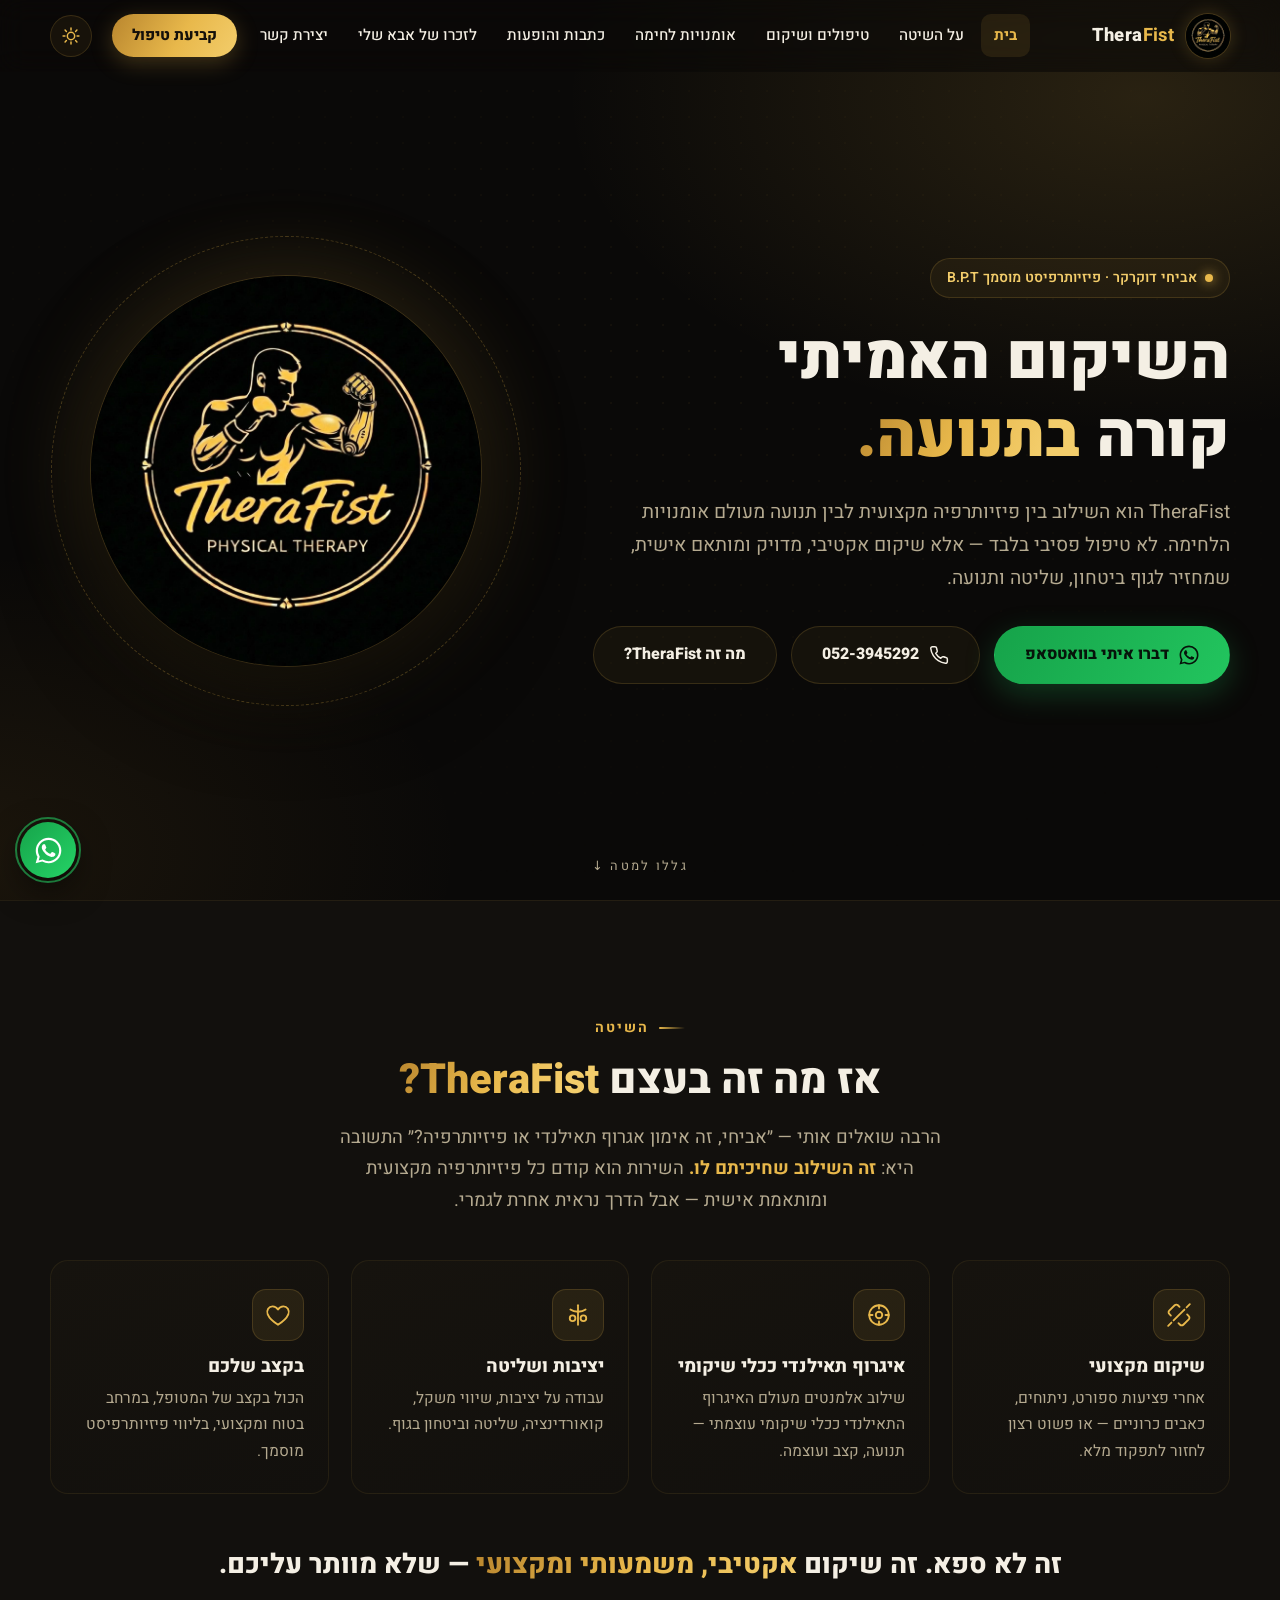
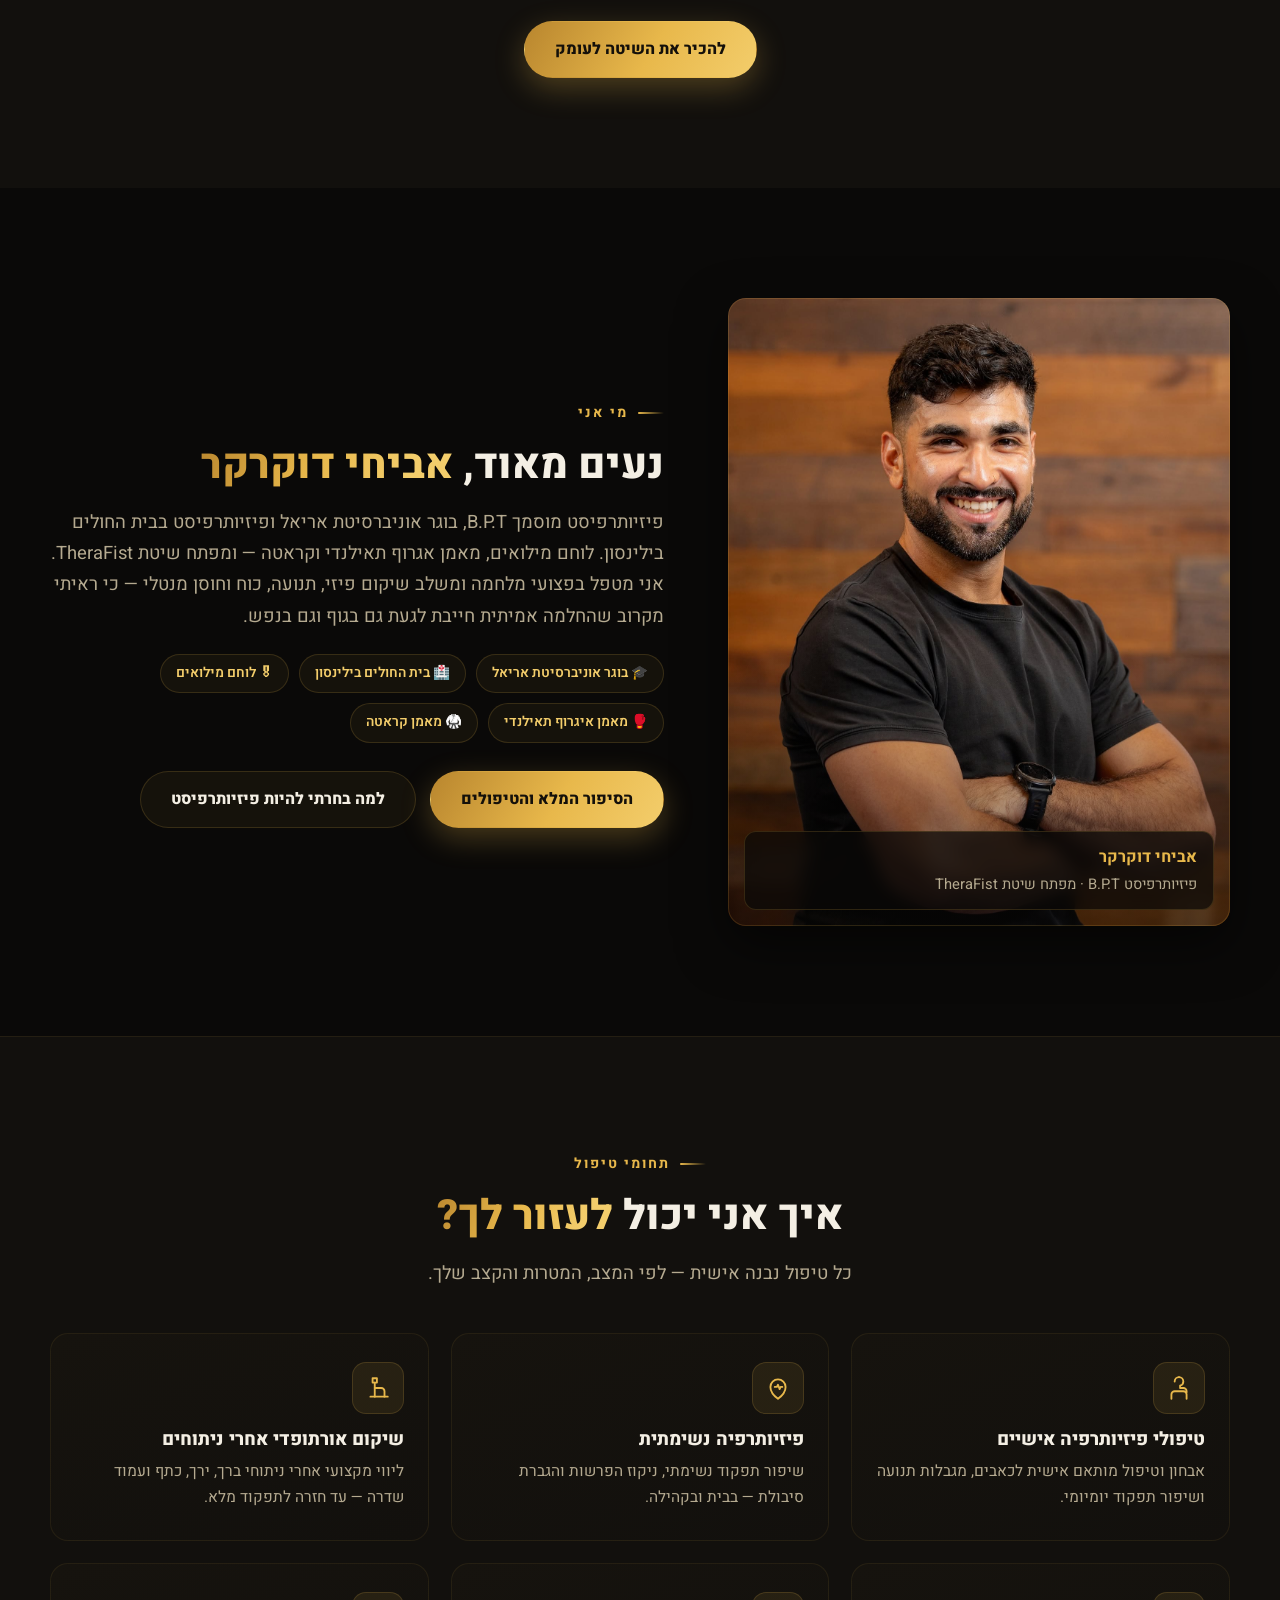
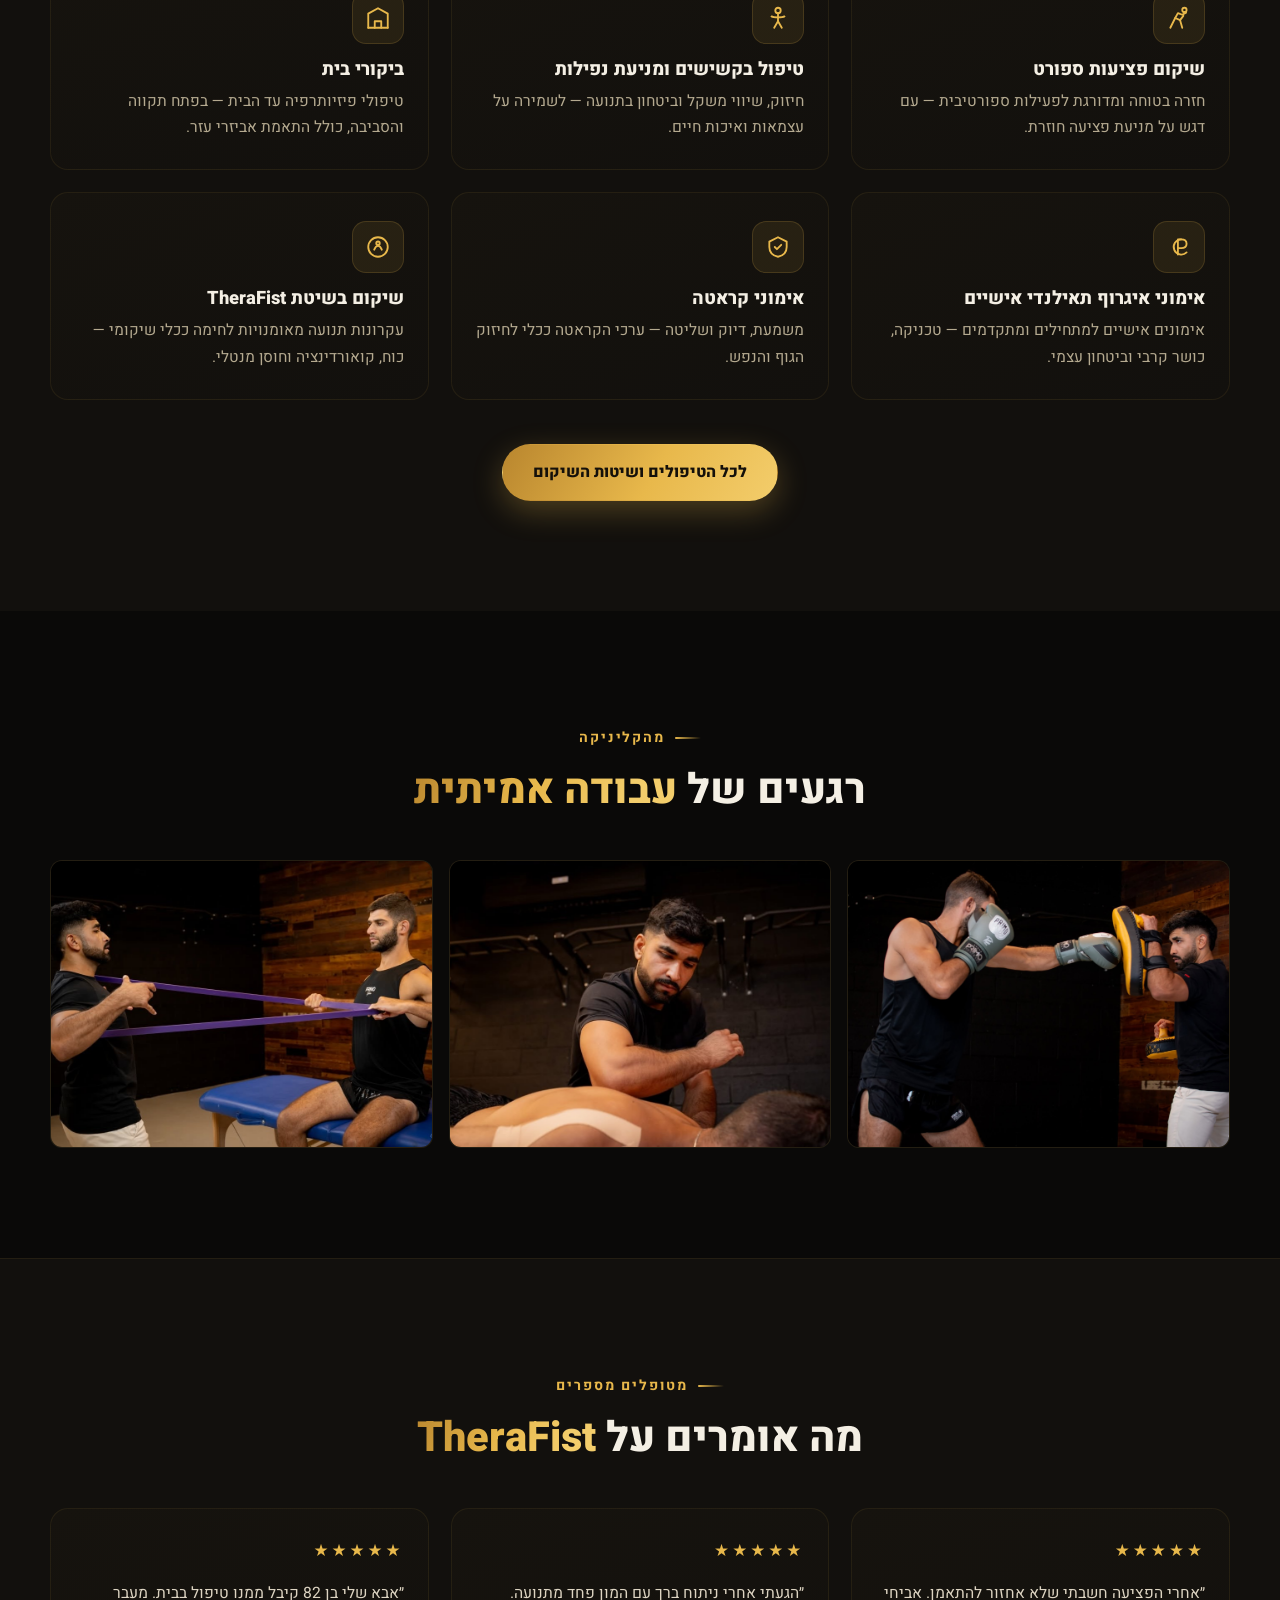
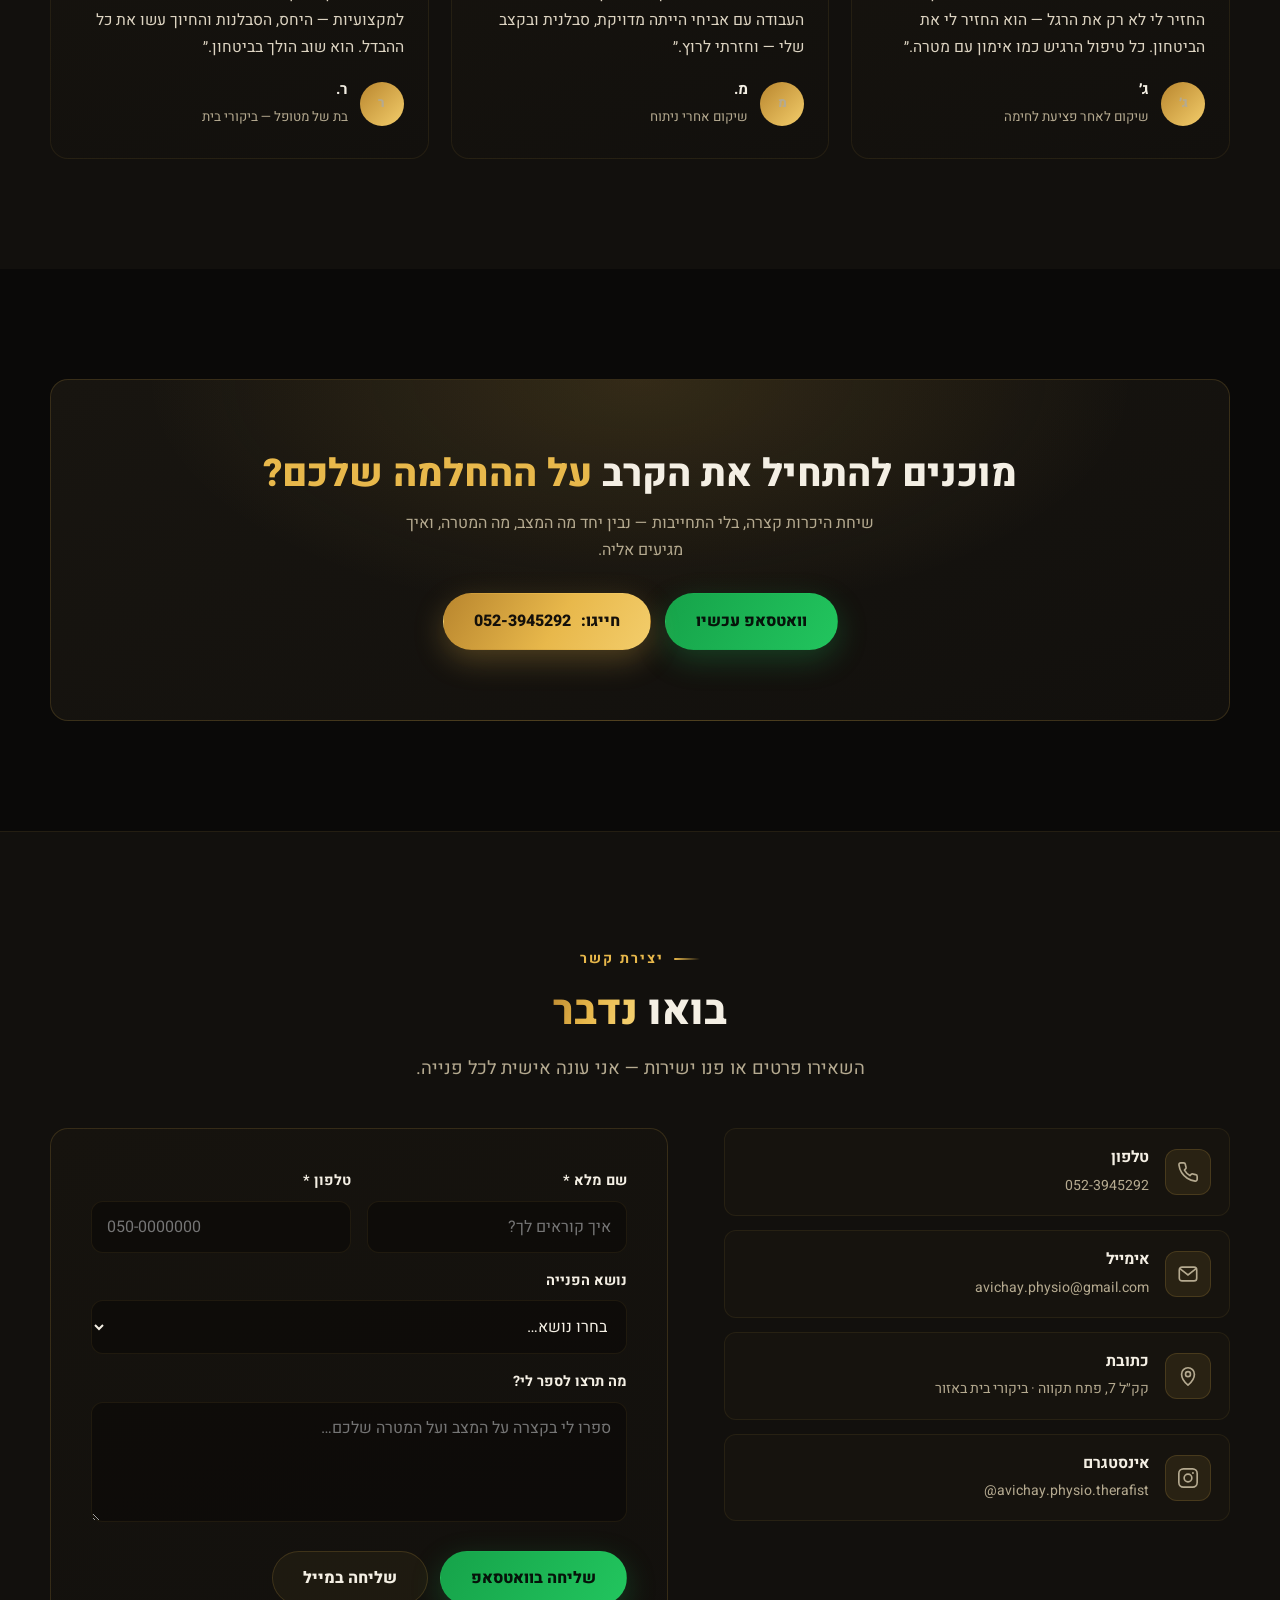
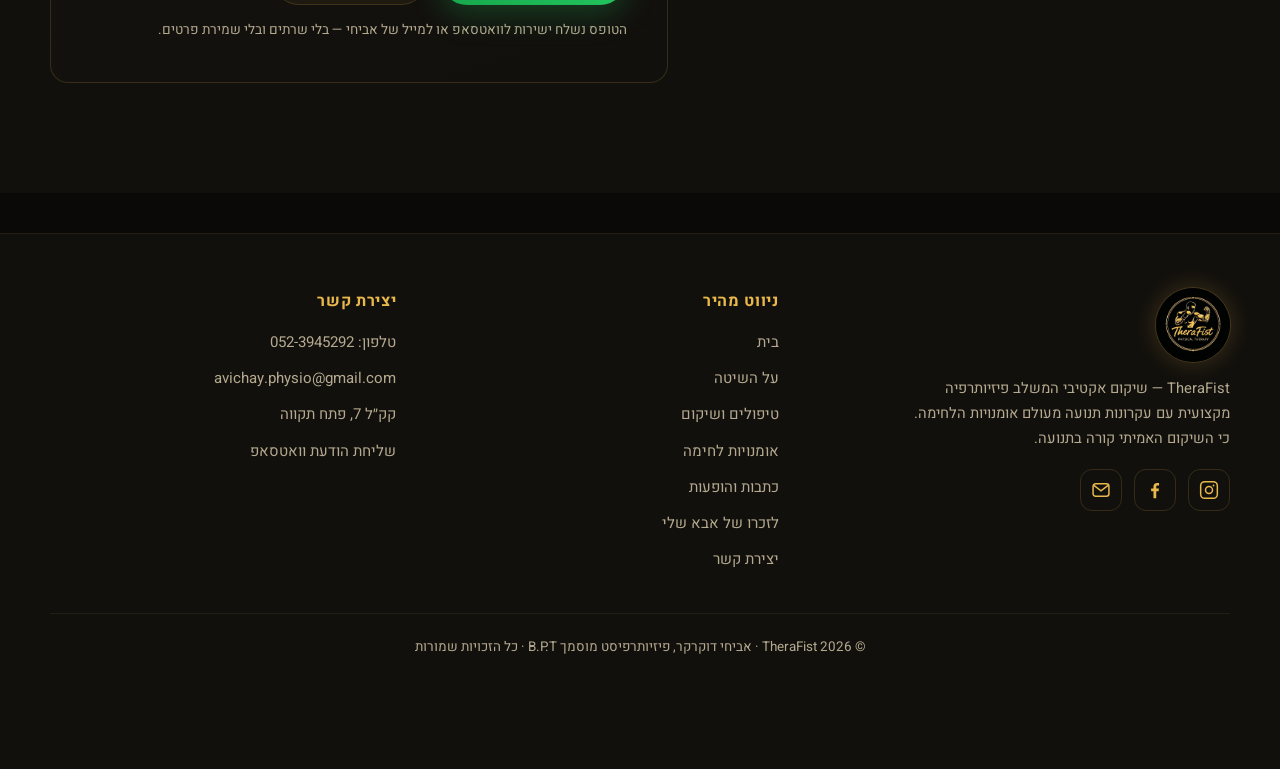
==== commit 2c2bf985: "Add dark/light theme toggle (dark remains default) - data-theme attribute on <html>, inline pre-pain" ====
--- a/index.html
+++ b/index.html
@@ -1,5 +1,5 @@
 <!DOCTYPE html>
-<html lang="he" dir="rtl">
+<html lang="he" dir="rtl" data-theme="dark">
 <head>
   <meta charset="UTF-8">
   <meta name="viewport" content="width=device-width, initial-scale=1">
@@ -12,21 +12,25 @@
   <meta property="og:site_name" content="TheraFist">
   <meta property="og:title" content="TheraFist — השיקום האמיתי קורה בתנועה">
   <meta property="og:description" content="פיזיותרפיה מקצועית בשילוב עקרונות תנועה מעולם אומנויות הלחימה. אביחי דוקרקר, פיזיותרפיסט מוסמך B.P.T.">
-  <meta property="og:image" content="images/logo.jpg">
+  <meta property="og:image" content="https://therafist.github.io/images/logo.jpg">
   <meta name="twitter:card" content="summary_large_image">
+  <meta property="og:url" content="https://therafist.github.io/">
+  <link rel="canonical" href="https://therafist.github.io/">
   <meta name="theme-color" content="#0a0908">
   <link rel="icon" type="image/jpeg" href="images/logo.jpg">
   <link rel="apple-touch-icon" href="images/logo.jpg">
   <link rel="preconnect" href="https://fonts.googleapis.com">
   <link rel="preconnect" href="https://fonts.gstatic.com" crossorigin>
   <link href="https://fonts.googleapis.com/css2?family=Heebo:wght@300;400;500;700;800;900&family=Frank+Ruhl+Libre:wght@400;500;700&display=swap" rel="stylesheet">
+  <script>try{document.documentElement.dataset.theme=localStorage.getItem("theme")||"dark"}catch(e){}</script>
   <link rel="stylesheet" href="css/main.css">
   <script type="application/ld+json">
   {
     "@context": "https://schema.org",
     "@type": "MedicalBusiness",
     "name": "TheraFist — אביחי דוקרקר, פיזיותרפיה",
-    "image": "images/logo.jpg",
+    "image": "https://therafist.github.io/images/logo.jpg",
+    "url": "https://therafist.github.io/",
     "telephone": "+972-52-3945292",
     "email": "avichay.physio@gmail.com",
     "address": {
--- a/css/main.css
+++ b/css/main.css
@@ -15,6 +15,8 @@
   --gold-deep: #b9862e;
   --gold-glow: rgba(232, 184, 75, 0.22);
   --text: #f4efe4;
+  --text-soft: #ddd4c2;
+  --text-softer: #e7dfcf;
   --muted: #b5aa90;
   --whatsapp: #22c55e;
   --radius: 18px;
@@ -24,6 +26,43 @@
   --font-serif: "Frank Ruhl Libre", Georgia, serif;
   --header-h: 72px;
   --ease: cubic-bezier(0.22, 1, 0.36, 1);
+  /* gold gradient for filled buttons — identical in both themes so CTAs never lose punch */
+  --btn-gold-1: #b9862e;
+  --btn-gold-2: #e8b84b;
+  --btn-gold-3: #f3cd6b;
+  --header-bg: rgba(10, 9, 8, 0.62);
+  --header-bg-scrolled: rgba(10, 9, 8, 0.92);
+  --nav-panel-bg: rgba(5, 4, 2, 0.96);
+  --nav-panel-link: #fff7df;
+  --nav-panel-link-shadow: 0 2px 12px rgba(0, 0, 0, 0.75);
+  --input-bg: rgba(10, 9, 8, 0.6);
+  --selection-ink: #100d08;
+}
+
+/* light theme — same brand, warm off-white; dark stays the default */
+[data-theme="light"] {
+  --bg: #faf6ee;
+  --bg-2: #f2ebdc;
+  --bg-3: #eae1cd;
+  --card: #fffdf8;
+  --line: rgba(146, 102, 18, 0.3);
+  --line-soft: rgba(146, 102, 18, 0.15);
+  --gold: #8a5f0e;
+  --gold-2: #6f4c08;
+  --gold-deep: #5c3f05;
+  --gold-glow: rgba(185, 134, 46, 0.2);
+  --text: #2b2416;
+  --text-soft: #4a4030;
+  --text-softer: #443a28;
+  --muted: #6b5f49;
+  --shadow: 0 18px 50px rgba(96, 74, 33, 0.18);
+  --header-bg: rgba(250, 246, 238, 0.78);
+  --header-bg-scrolled: rgba(250, 246, 238, 0.95);
+  --nav-panel-bg: rgba(250, 246, 238, 0.97);
+  --nav-panel-link: #2b2416;
+  --nav-panel-link-shadow: none;
+  --input-bg: rgba(255, 255, 255, 0.78);
+  --selection-ink: #fff8e7;
 }
 
 * { margin: 0; padding: 0; box-sizing: border-box; }
@@ -43,6 +82,7 @@
 }
 
 img, video { max-width: 100%; display: block; }
+img { height: auto; } /* neutralize HTML height attrs so CSS-resized images keep their ratio */
 
 a { color: var(--gold); text-decoration: none; }
 a:hover { color: var(--gold-2); }
@@ -53,7 +93,7 @@
   border-radius: 4px;
 }
 
-::selection { background: var(--gold); color: #100d08; }
+::selection { background: var(--gold); color: var(--selection-ink); }
 
 /* ---------- skip link ---------- */
 .skip-link {
@@ -100,15 +140,23 @@
   height: var(--header-h);
   display: flex;
   align-items: center;
-  background: rgba(10, 9, 8, 0.62);
+  background: var(--header-bg);
+  border-bottom: 1px solid transparent;
+  transition: background 0.35s, border-color 0.35s, height 0.35s;
+}
+/* blur lives on a pseudo-element: backdrop-filter on the header itself would
+   make it the containing block for the fixed-position mobile menu */
+.site-header::before {
+  content: "";
+  position: absolute;
+  inset: 0;
+  z-index: -1;
   backdrop-filter: blur(14px);
   -webkit-backdrop-filter: blur(14px);
-  border-bottom: 1px solid transparent;
-  transition: background 0.35s, border-color 0.35s, height 0.35s;
 }
 .site-header.scrolled {
   height: 60px;
-  background: rgba(10, 9, 8, 0.92);
+  background: var(--header-bg-scrolled);
   border-bottom-color: var(--line-soft);
 }
 .header-inner {
@@ -160,7 +208,7 @@
 }
 .nav-cta {
   margin-inline-start: 6px;
-  background: linear-gradient(120deg, var(--gold-deep), var(--gold) 55%, var(--gold-2));
+  background: linear-gradient(120deg, var(--btn-gold-1), var(--btn-gold-2) 55%, var(--btn-gold-3));
   color: #14100a !important;
   font-weight: 800 !important;
   border-radius: 999px !important;
@@ -169,10 +217,44 @@
 }
 .nav-cta:hover { filter: brightness(1.08); }
 
+/* theme toggle */
+.theme-toggle {
+  flex: none;
+  width: 42px; height: 42px;
+  border-radius: 50%;
+  border: 1px solid var(--line);
+  background: rgba(232, 184, 75, 0.06);
+  color: var(--gold);
+  cursor: pointer;
+  display: grid;
+  place-items: center;
+  transition: transform 0.3s var(--ease), background 0.3s, color 0.3s;
+}
+.theme-toggle:hover { transform: rotate(-15deg) scale(1.08); background: rgba(232, 184, 75, 0.15); }
+.theme-toggle svg { width: 20px; height: 20px; }
+.theme-toggle .icon-moon { display: none; }
+[data-theme="light"] .theme-toggle .icon-sun { display: none; }
+[data-theme="light"] .theme-toggle .icon-moon { display: block; }
+
+/* inside the mobile menu: pill variant, hidden on desktop */
+.nav-theme-item { display: none; }
+.theme-toggle--menu {
+  width: auto; height: auto;
+  border-radius: 999px;
+  padding: 10px 24px;
+  display: inline-flex;
+  align-items: center;
+  gap: 10px;
+  font-family: var(--font);
+  font-weight: 700;
+  font-size: 1.05rem;
+  color: var(--nav-panel-link);
+}
+.theme-toggle--menu:hover { transform: none; }
+
 /* burger */
 .nav-toggle {
   display: none;
-  margin-inline-start: auto;
   background: none;
   border: 1px solid var(--line);
   border-radius: 10px;
@@ -195,12 +277,19 @@
 
 @media (max-width: 960px) {
   .nav-toggle { display: block; }
+  /* nav is out of flow on mobile, so the theme button carries the push-to-end margin
+     and stays clickable above the open menu panel */
+  .theme-toggle { margin-inline-start: auto; position: relative; z-index: 250; }
+  .nav-theme-item { display: block; margin-top: 10px; }
   .main-nav {
     position: fixed;
     inset: 0;
-    background: rgba(10, 9, 8, 0.97);
-    backdrop-filter: blur(20px);
-    -webkit-backdrop-filter: blur(20px);
+    z-index: 240; /* above header content, below the toggle (250) so it stays clickable */
+    background: var(--nav-panel-bg);
+    backdrop-filter: blur(16px);
+    -webkit-backdrop-filter: blur(16px);
+    border: 1px solid var(--line);
+    box-shadow: 0 24px 80px rgba(0, 0, 0, 0.65), inset 0 1px 0 rgba(232, 184, 75, 0.18);
     display: grid;
     place-items: center;
     opacity: 0;
@@ -209,7 +298,12 @@
   }
   .main-nav.open { opacity: 1; visibility: visible; }
   .main-nav ul { flex-direction: column; gap: 10px; text-align: center; }
-  .main-nav a { font-size: 1.35rem; padding: 10px 26px; }
+  .main-nav a {
+    font-size: 1.35rem;
+    padding: 10px 26px;
+    color: var(--nav-panel-link);
+    text-shadow: var(--nav-panel-link-shadow);
+  }
   .main-nav.open li {
     animation: navIn 0.5s var(--ease) both;
   }
@@ -293,7 +387,7 @@
 .btn:active { transform: scale(0.97); }
 
 .btn--gold {
-  background: linear-gradient(120deg, var(--gold-deep), var(--gold) 55%, var(--gold-2));
+  background: linear-gradient(120deg, var(--btn-gold-1), var(--btn-gold-2) 55%, var(--btn-gold-3));
   color: #14100a;
   box-shadow: 0 10px 30px rgba(232, 184, 75, 0.28);
 }
@@ -566,6 +660,7 @@
   transition: transform 0.8s var(--ease);
 }
 .portrait:hover img { transform: scale(1.04); }
+.portrait--wide img { aspect-ratio: 3 / 2; }
 .portrait::after {
   content: "";
   position: absolute;
@@ -587,9 +682,10 @@
   border-radius: var(--radius-sm);
   padding: 12px 16px;
   font-size: 0.92rem;
-}
-.portrait__tag b { color: var(--gold); display: block; font-size: 1.02rem; }
-.portrait__tag span { color: var(--muted); }
+  color: #f4efe4; /* dark glass over photo in both themes */
+}
+.portrait__tag b { color: #e8b84b; display: block; font-size: 1.02rem; }
+.portrait__tag span { color: #b5aa90; }
 
 .cred-badges { display: flex; flex-wrap: wrap; gap: 10px; margin: 22px 0 28px; }
 .cred-badges span {
@@ -624,6 +720,7 @@
 }
 .gallery figure:hover img { transform: scale(1.07); filter: brightness(1.08); }
 .gallery figcaption {
+  color: #f4efe4; /* sits on a dark photo gradient in both themes */
   position: absolute;
   inset-inline: 0;
   bottom: 0;
@@ -714,7 +811,7 @@
   color: rgba(232, 184, 75, 0.12);
   line-height: 1;
 }
-.story-block p { margin-bottom: 1.1em; color: #ddd4c2; }
+.story-block p { margin-bottom: 1.1em; color: var(--text-soft); }
 .story-block p:last-child { margin-bottom: 0; }
 .story-block strong, .story-block b { color: var(--gold-2); }
 
@@ -768,7 +865,7 @@
   gap: 16px;
 }
 .testimonial__stars { color: var(--gold); letter-spacing: 3px; font-size: 1.05rem; }
-.testimonial blockquote { color: #ddd4c2; font-size: 0.98rem; }
+.testimonial blockquote { color: var(--text-soft); font-size: 0.98rem; }
 .testimonial footer { margin-top: auto; display: flex; align-items: center; gap: 12px; }
 .testimonial__avatar {
   width: 44px; height: 44px;
@@ -777,7 +874,7 @@
   place-items: center;
   font-weight: 800;
   color: #14100a;
-  background: linear-gradient(135deg, var(--gold-deep), var(--gold-2));
+  background: linear-gradient(135deg, var(--btn-gold-1), var(--btn-gold-3));
   flex: none;
 }
 .testimonial footer b { display: block; font-size: 0.95rem; }
@@ -872,7 +969,7 @@
 .memorial-text {
   font-size: clamp(1.05rem, 2.1vw, 1.18rem);
   line-height: 2;
-  color: #e7dfcf;
+  color: var(--text-softer);
 }
 .memorial-text p { margin-bottom: 1.35em; }
 .memorial-text h2 {
@@ -950,7 +1047,7 @@
 .form-field select,
 .form-field textarea {
   width: 100%;
-  background: rgba(10, 9, 8, 0.6);
+  background: var(--input-bg);
   border: 1px solid var(--line-soft);
   border-radius: var(--radius-sm);
   color: var(--text);
@@ -1063,7 +1160,7 @@
   from { transform: scale(0.85); opacity: 1; }
   to   { transform: scale(1.35); opacity: 0; }
 }
-.float-btn--tel { background: linear-gradient(135deg, var(--gold-deep), var(--gold)); color: #14100a; }
+.float-btn--tel { background: linear-gradient(135deg, var(--btn-gold-1), var(--btn-gold-2)); color: #14100a; }
 .float-btn--tel:hover { color: #14100a; }
 @media (min-width: 981px) { .float-btn--tel { display: none; } }
 
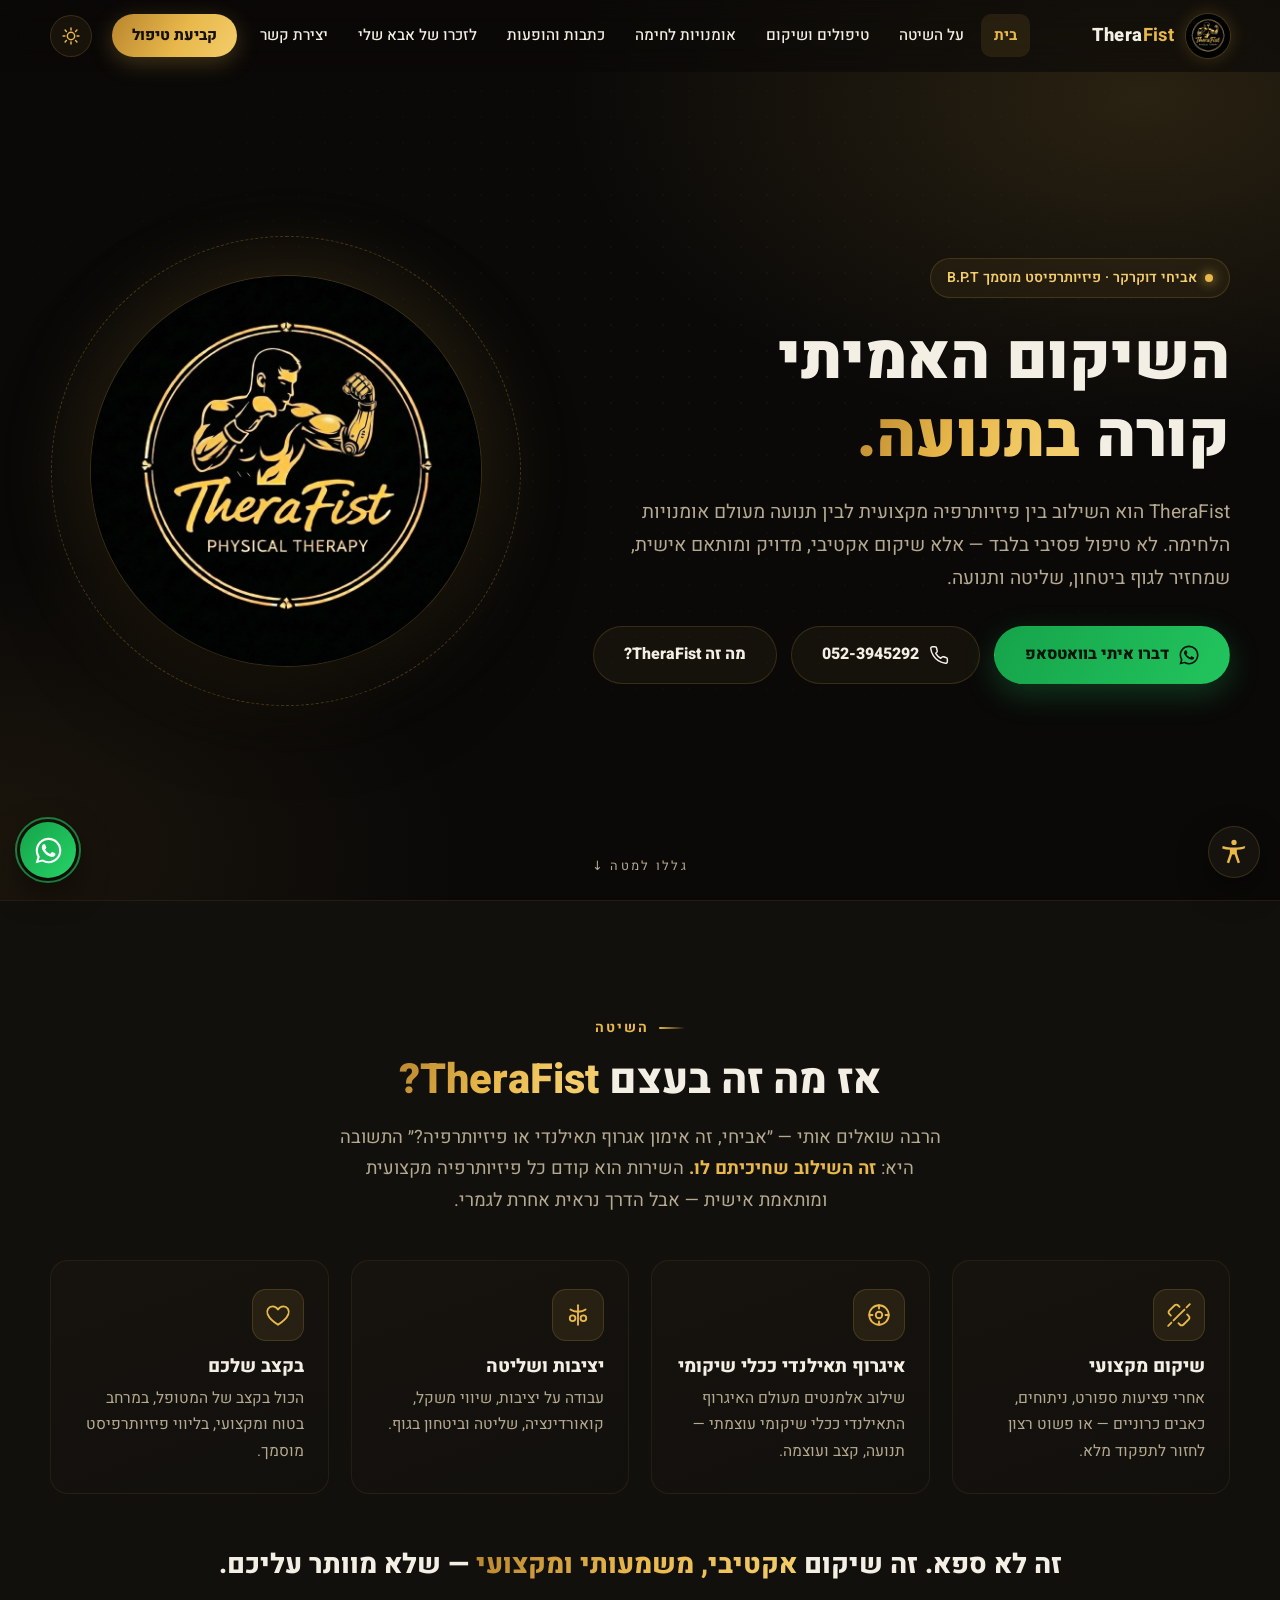
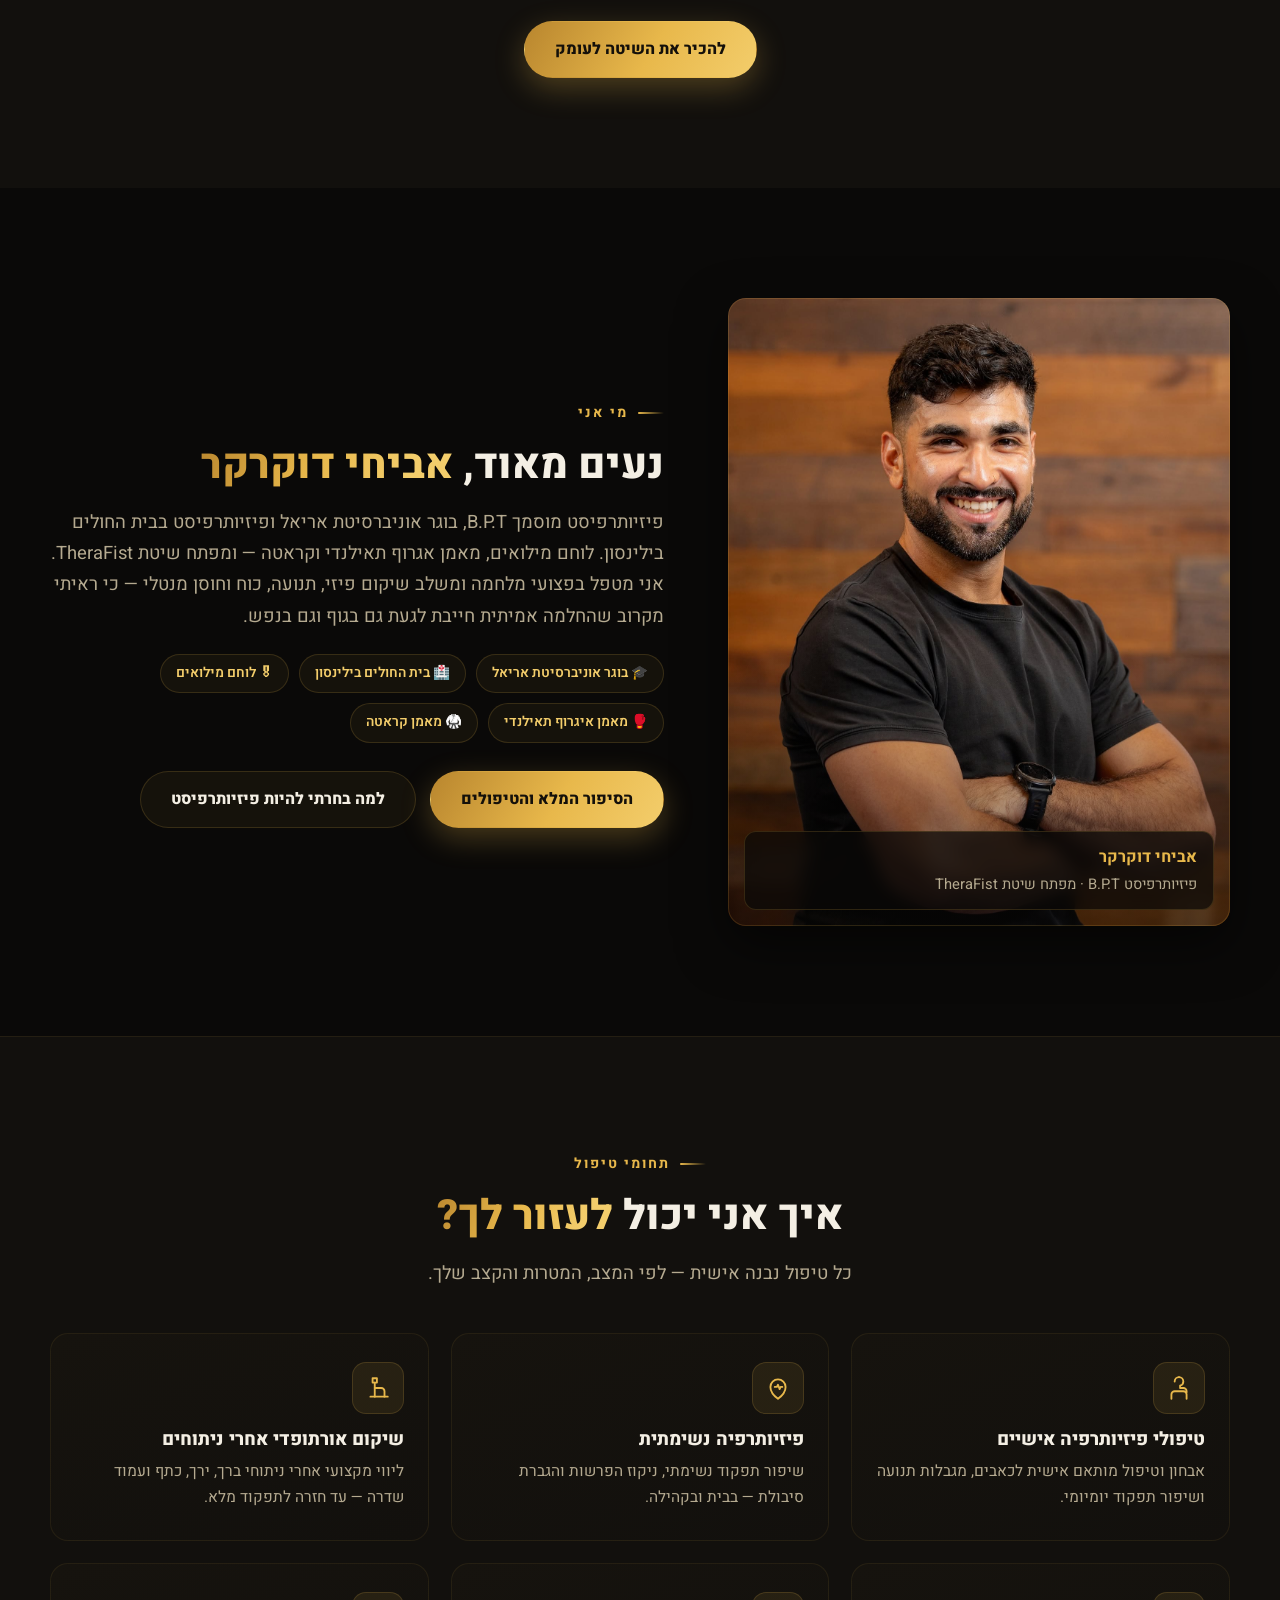
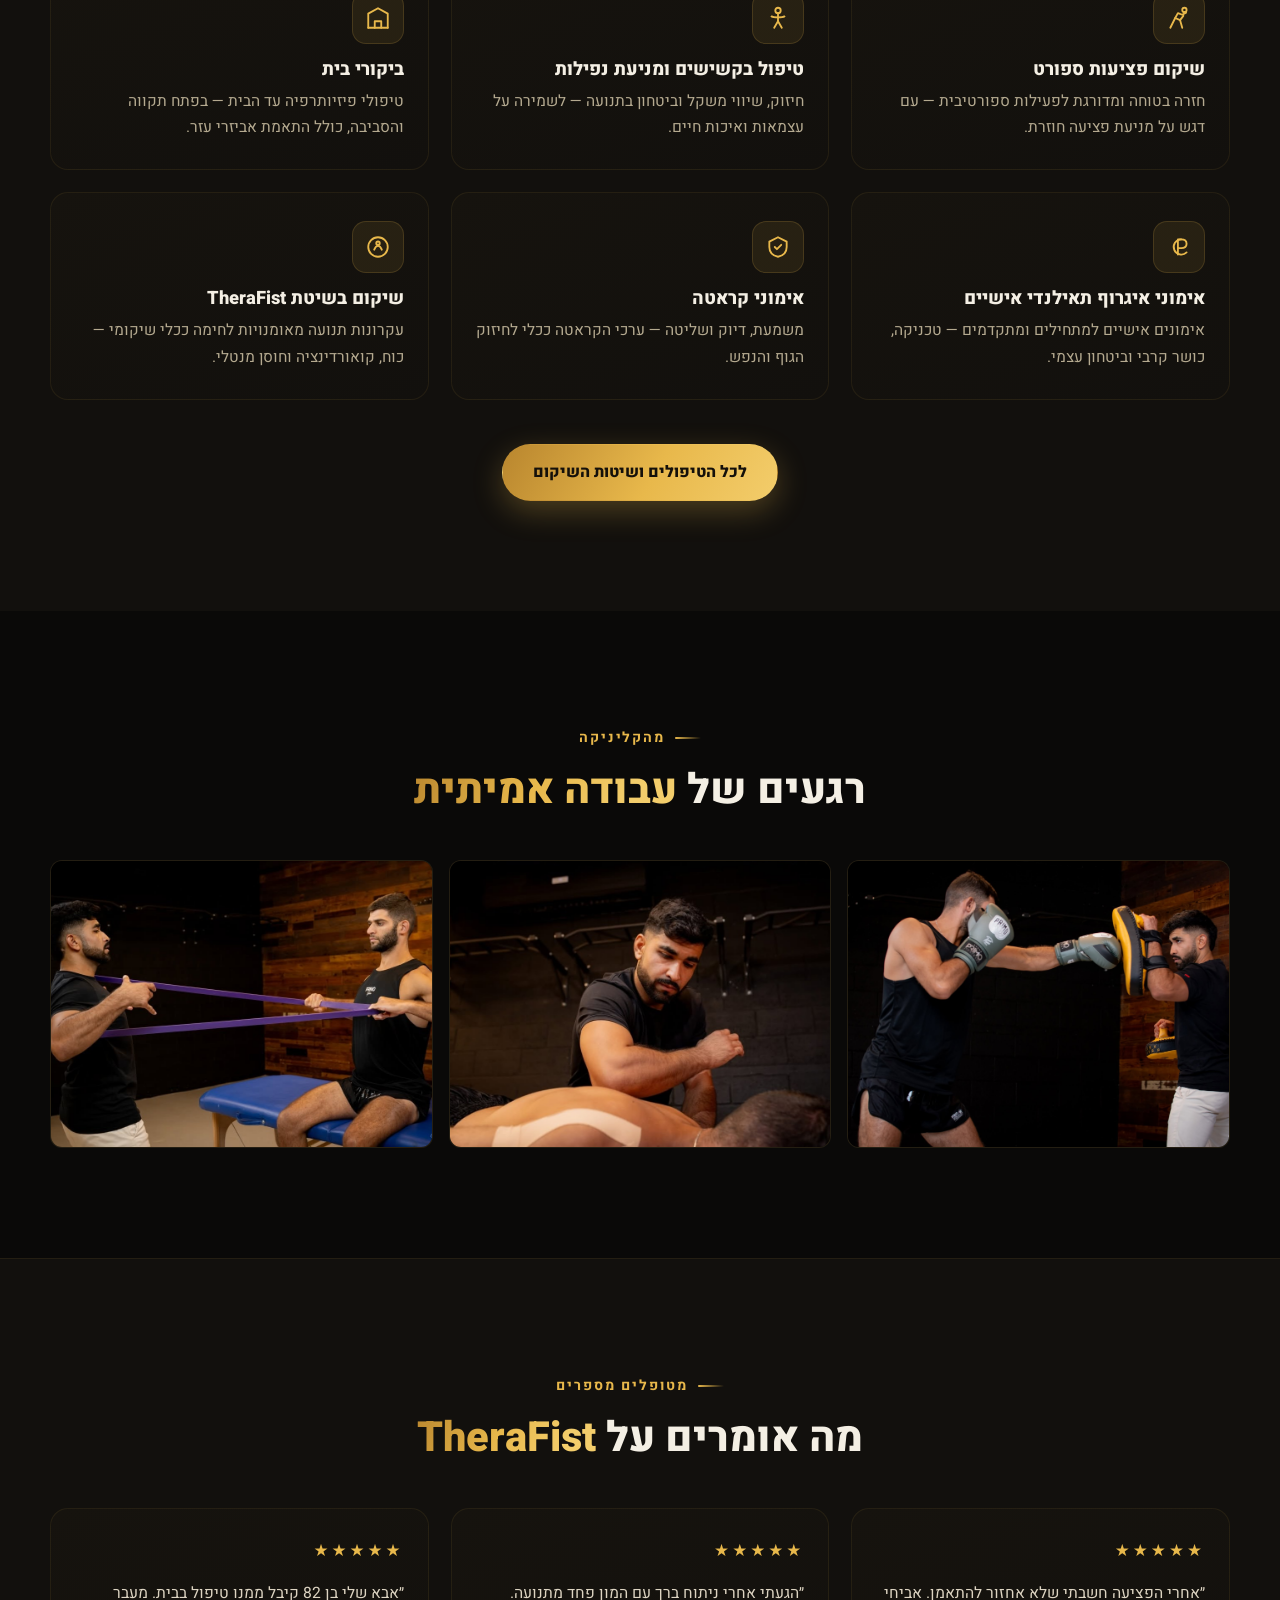
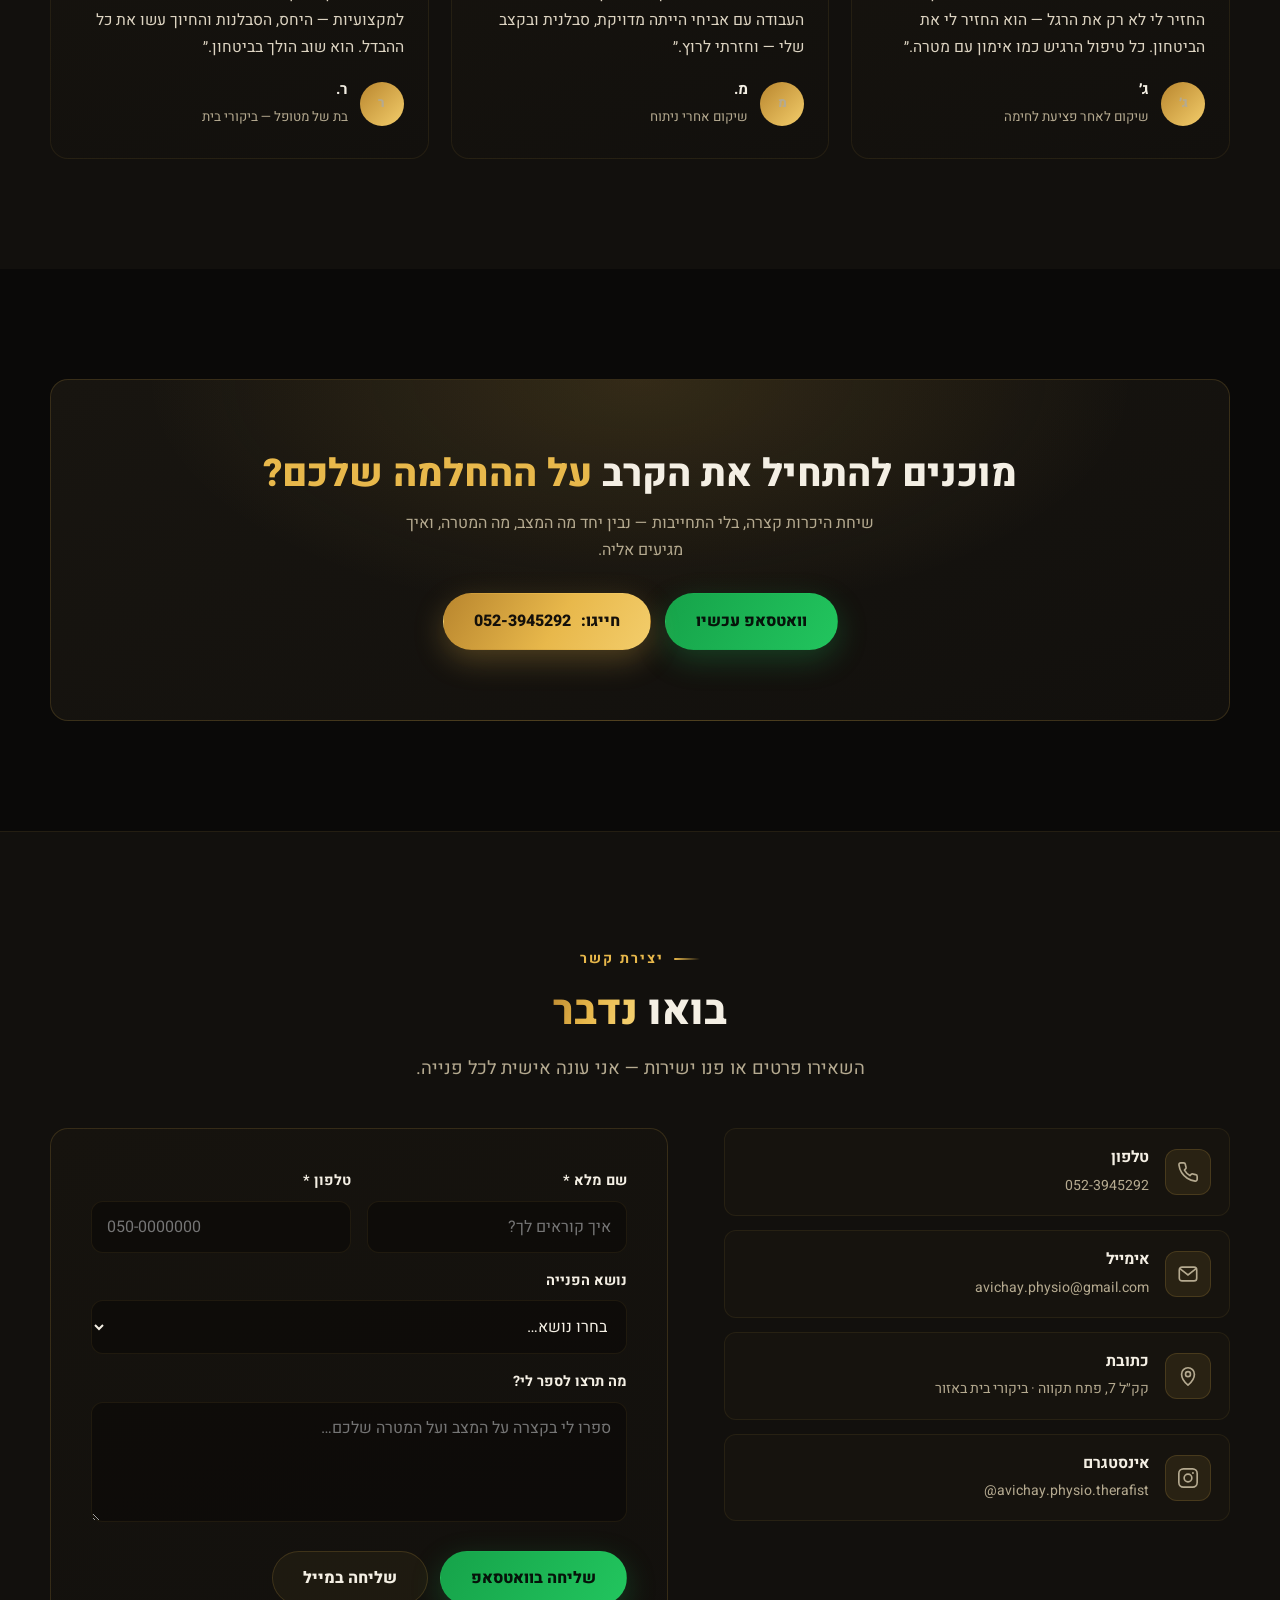
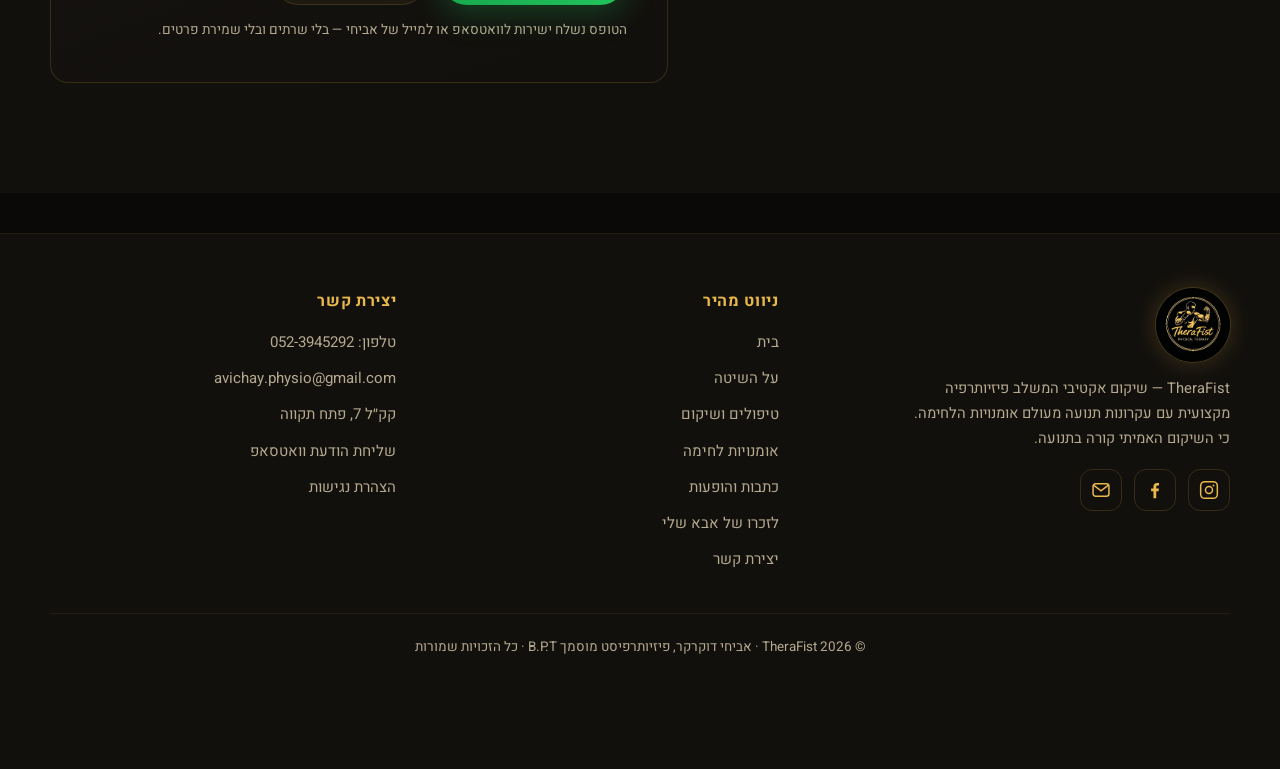
==== commit 56ef938b: "Add accessibility layer: widget, WCAG improvements, statement page - Floating a11y widget (Hebrew RT" ====
--- a/index.html
+++ b/index.html
@@ -22,7 +22,7 @@
   <link rel="preconnect" href="https://fonts.googleapis.com">
   <link rel="preconnect" href="https://fonts.gstatic.com" crossorigin>
   <link href="https://fonts.googleapis.com/css2?family=Heebo:wght@300;400;500;700;800;900&family=Frank+Ruhl+Libre:wght@400;500;700&display=swap" rel="stylesheet">
-  <script>try{document.documentElement.dataset.theme=localStorage.getItem("theme")||"dark"}catch(e){}</script>
+  <script>try{var d=document.documentElement;d.dataset.theme=localStorage.getItem("theme")||"dark";var a=JSON.parse(localStorage.getItem("a11y")||"{}");if(typeof a.font==="number"&&a.font!==100)d.setAttribute("data-a11y-font",Math.min(140,Math.max(90,a.font)));["grayscale","contrast","links","readable"].forEach(function(k){if(a[k])d.classList.add("a11y-"+k)});if(a.motion)d.classList.add("a11y-no-motion")}catch(e){}</script>
   <link rel="stylesheet" href="css/main.css">
   <script type="application/ld+json">
   {
--- a/css/main.css
+++ b/css/main.css
@@ -1210,3 +1210,188 @@
   html { scroll-behavior: auto; }
   .reveal { opacity: 1; transform: none; }
 }
+
+/* ============================================================
+   Accessibility layer
+   ============================================================ */
+
+/* ---------- font scaling (rem-based type scales with html font-size) ---------- */
+html[data-a11y-font="90"]  { font-size: 90%; }
+html[data-a11y-font="110"] { font-size: 110%; }
+html[data-a11y-font="120"] { font-size: 120%; }
+html[data-a11y-font="130"] { font-size: 130%; }
+html[data-a11y-font="140"] { font-size: 140%; }
+
+/* ---------- grayscale (filter on the root element is exempt from
+   creating a containing block, so fixed elements keep working) ---------- */
+html.a11y-grayscale { filter: grayscale(1); }
+
+/* ---------- high contrast: variable overrides per theme ---------- */
+html.a11y-contrast {
+  --bg: #000; --bg-2: #000; --bg-3: #050505; --card: #0b0b0b;
+  --line: rgba(255, 210, 87, 0.55); --line-soft: rgba(255, 210, 87, 0.3);
+  --gold: #ffd257; --gold-2: #ffe08a; --gold-deep: #ffc82e;
+  --text: #fff; --text-soft: #fff; --text-softer: #fff; --muted: #ded6c2;
+  --header-bg: #000; --header-bg-scrolled: #000;
+  --nav-panel-bg: #000; --nav-panel-link: #fff;
+  --input-bg: #000;
+}
+html[data-theme="light"].a11y-contrast {
+  --bg: #fff; --bg-2: #fff; --bg-3: #f4f4f4; --card: #fff;
+  --line: rgba(0, 0, 0, 0.6); --line-soft: rgba(0, 0, 0, 0.35);
+  --gold: #5c3f05; --gold-2: #3f2b03; --gold-deep: #2e1f02;
+  --text: #000; --text-soft: #000; --text-softer: #000; --muted: #2e2a22;
+  --header-bg: #fff; --header-bg-scrolled: #fff;
+  --nav-panel-bg: #fff; --nav-panel-link: #000;
+  --input-bg: #fff;
+  --shadow: 0 18px 50px rgba(0, 0, 0, 0.25);
+}
+
+/* ---------- link emphasis ---------- */
+html.a11y-links a {
+  text-decoration: underline !important;
+  text-underline-offset: 3px;
+  text-decoration-thickness: 1.5px;
+}
+
+/* ---------- readable font ---------- */
+html.a11y-readable body,
+html.a11y-readable button,
+html.a11y-readable input,
+html.a11y-readable select,
+html.a11y-readable textarea,
+html.a11y-readable h1, html.a11y-readable h2, html.a11y-readable h3,
+html.a11y-readable h4, html.a11y-readable p, html.a11y-readable a,
+html.a11y-readable li, html.a11y-readable span, html.a11y-readable blockquote {
+  font-family: Arial, Helvetica, sans-serif !important;
+  letter-spacing: 0.01em;
+}
+
+/* ---------- stop animations (mirrors prefers-reduced-motion) ---------- */
+html.a11y-no-motion { scroll-behavior: auto; }
+html.a11y-no-motion *,
+html.a11y-no-motion *::before,
+html.a11y-no-motion *::after {
+  animation: none !important;
+  transition: none !important;
+}
+html.a11y-no-motion .reveal { opacity: 1 !important; transform: none !important; }
+
+/* ---------- accessible form errors (not color-only: browser shows text bubble too) ---------- */
+.form-field [aria-invalid="true"] {
+  border-color: #e5484d !important;
+  box-shadow: 0 0 0 3px rgba(229, 72, 77, 0.18) !important;
+}
+
+/* ---------- widget button ---------- */
+.a11y-btn {
+  position: fixed;
+  bottom: 22px;
+  inset-inline-start: 20px;
+  z-index: 260;
+  width: 52px; height: 52px;
+  border-radius: 50%;
+  border: 1px solid var(--line);
+  background: var(--card);
+  color: var(--gold);
+  cursor: pointer;
+  display: grid;
+  place-items: center;
+  box-shadow: 0 12px 32px rgba(0, 0, 0, 0.45);
+  transition: transform 0.3s var(--ease), background 0.3s;
+}
+.a11y-btn:hover { transform: translateY(-4px) scale(1.05); }
+.a11y-btn svg { width: 30px; height: 30px; }
+
+/* ---------- widget panel ---------- */
+.a11y-panel {
+  position: fixed;
+  bottom: 86px;
+  inset-inline-start: 20px;
+  z-index: 260;
+  width: min(330px, calc(100vw - 40px));
+  max-height: min(72vh, 600px);
+  overflow: auto;
+  background: var(--card);
+  border: 1px solid var(--line);
+  border-radius: var(--radius);
+  box-shadow: var(--shadow);
+  padding: 20px;
+  opacity: 0;
+  visibility: hidden;
+  transform: translateY(10px);
+  transition: opacity 0.3s var(--ease), transform 0.3s var(--ease), visibility 0.3s;
+}
+.a11y-panel.open { opacity: 1; visibility: visible; transform: none; }
+.a11y-panel h2 { font-size: 1.05rem; color: var(--gold); margin-bottom: 2px; }
+.a11y-panel > p { font-size: 0.82rem; color: var(--muted); }
+.a11y-grid {
+  display: grid;
+  grid-template-columns: 1fr 1fr;
+  gap: 10px;
+  margin-top: 14px;
+}
+.a11y-opt {
+  border: 1px solid var(--line-soft);
+  background: var(--bg-2);
+  color: var(--text);
+  border-radius: 12px;
+  padding: 12px 8px;
+  font-family: var(--font);
+  font-size: 0.88rem;
+  font-weight: 600;
+  cursor: pointer;
+  display: flex;
+  flex-direction: column;
+  align-items: center;
+  gap: 4px;
+  text-align: center;
+  transition: border-color 0.25s, background 0.25s;
+}
+.a11y-opt:hover { border-color: var(--gold); }
+.a11y-opt b { font-size: 1.15rem; line-height: 1.2; color: var(--gold); font-weight: 800; }
+.a11y-opt[aria-pressed="true"] {
+  border-color: var(--gold);
+  background: rgba(232, 184, 75, 0.14);
+  box-shadow: inset 0 0 0 1px var(--gold);
+}
+.a11y-opt[aria-pressed="true"]::after {
+  content: "✓ פעיל";
+  font-size: 0.72rem;
+  font-weight: 800;
+  color: var(--gold);
+}
+.a11y-fontsize {
+  grid-column: 1 / -1;
+  display: flex;
+  align-items: center;
+  justify-content: space-between;
+  gap: 10px;
+  border: 1px solid var(--line-soft);
+  background: var(--bg-2);
+  border-radius: 12px;
+  padding: 10px 12px;
+}
+.a11y-fontsize span { font-size: 0.88rem; font-weight: 700; }
+.a11y-fontsize output { font-size: 0.85rem; color: var(--muted); min-width: 44px; text-align: center; }
+.a11y-fontsize button {
+  width: 38px; height: 38px;
+  border-radius: 10px;
+  border: 1px solid var(--line);
+  background: transparent;
+  color: var(--gold);
+  font-family: var(--font);
+  font-size: 1.05rem;
+  font-weight: 800;
+  cursor: pointer;
+  transition: background 0.25s;
+}
+.a11y-fontsize button:hover { background: rgba(232, 184, 75, 0.14); }
+.a11y-reset { grid-column: 1 / -1; flex-direction: row; justify-content: center; }
+.a11y-panel__link {
+  display: block;
+  margin-top: 12px;
+  font-size: 0.85rem;
+  text-decoration: underline;
+  text-underline-offset: 3px;
+}
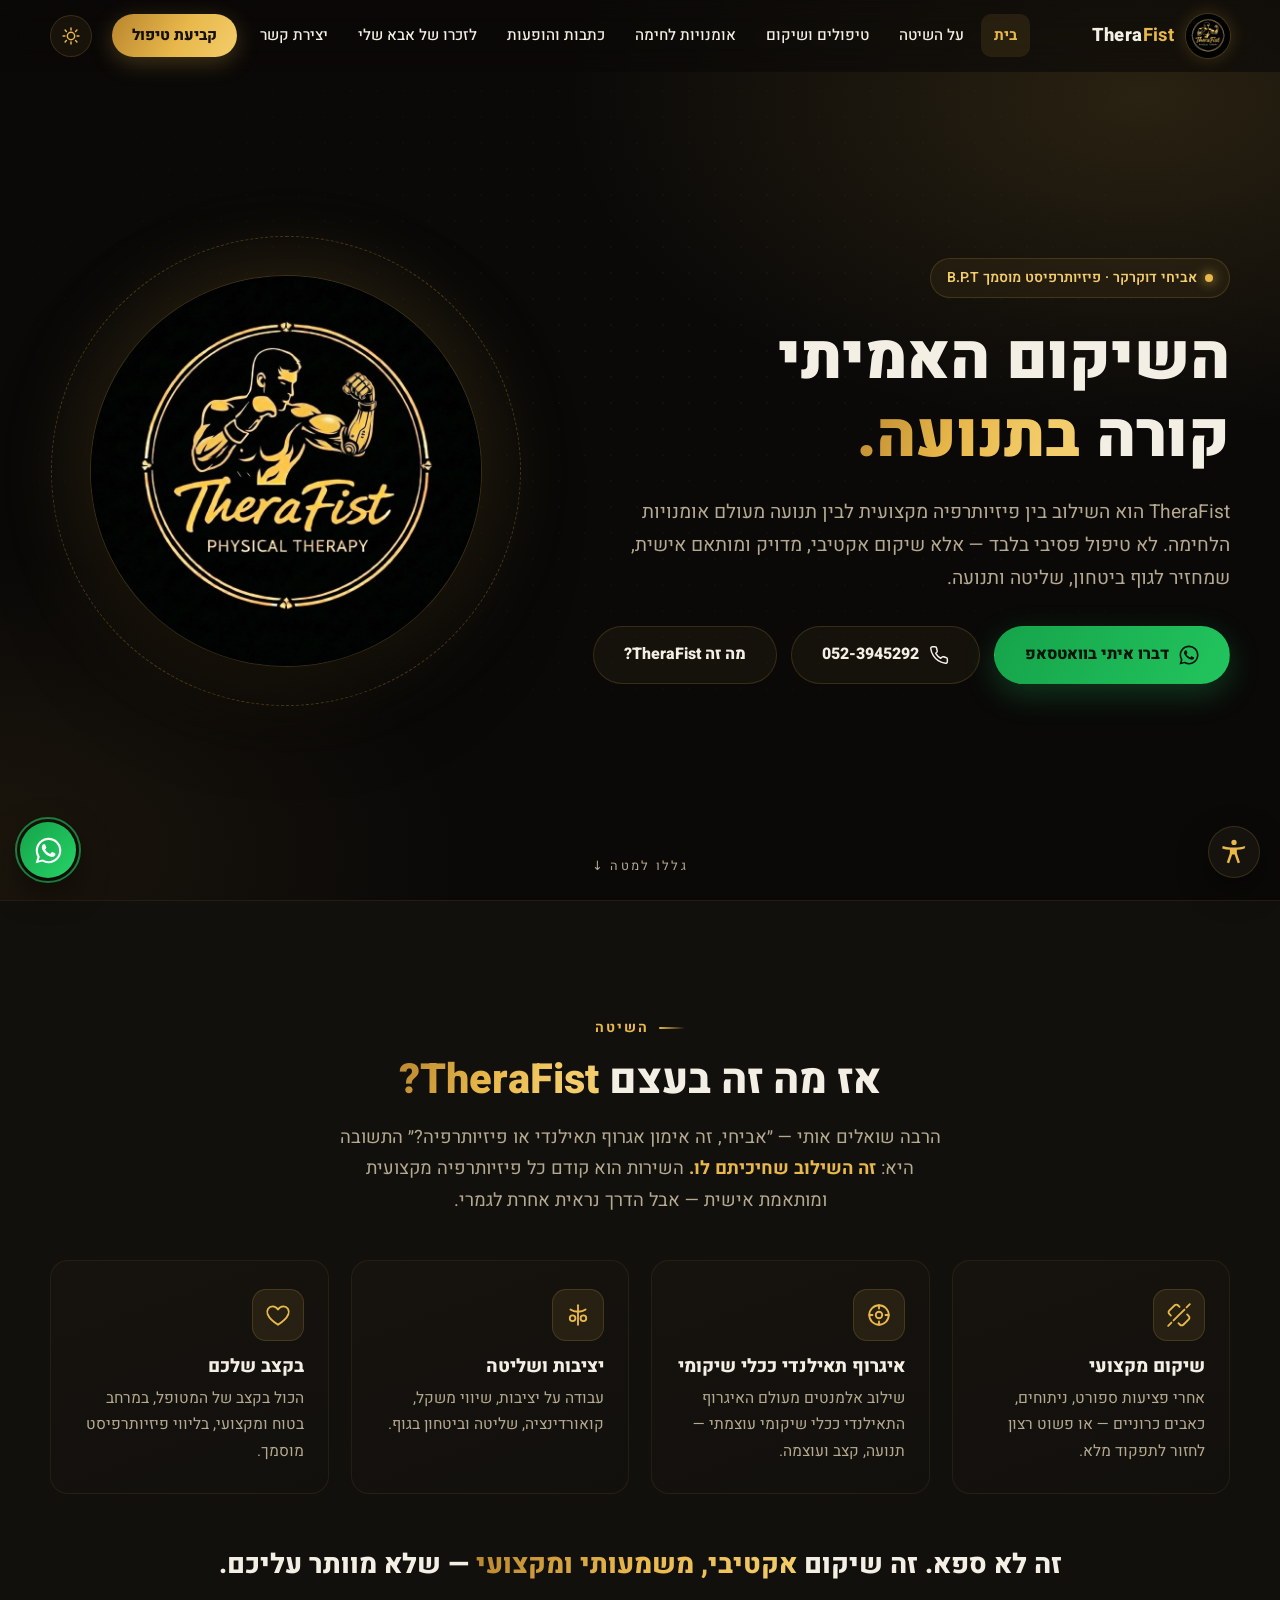
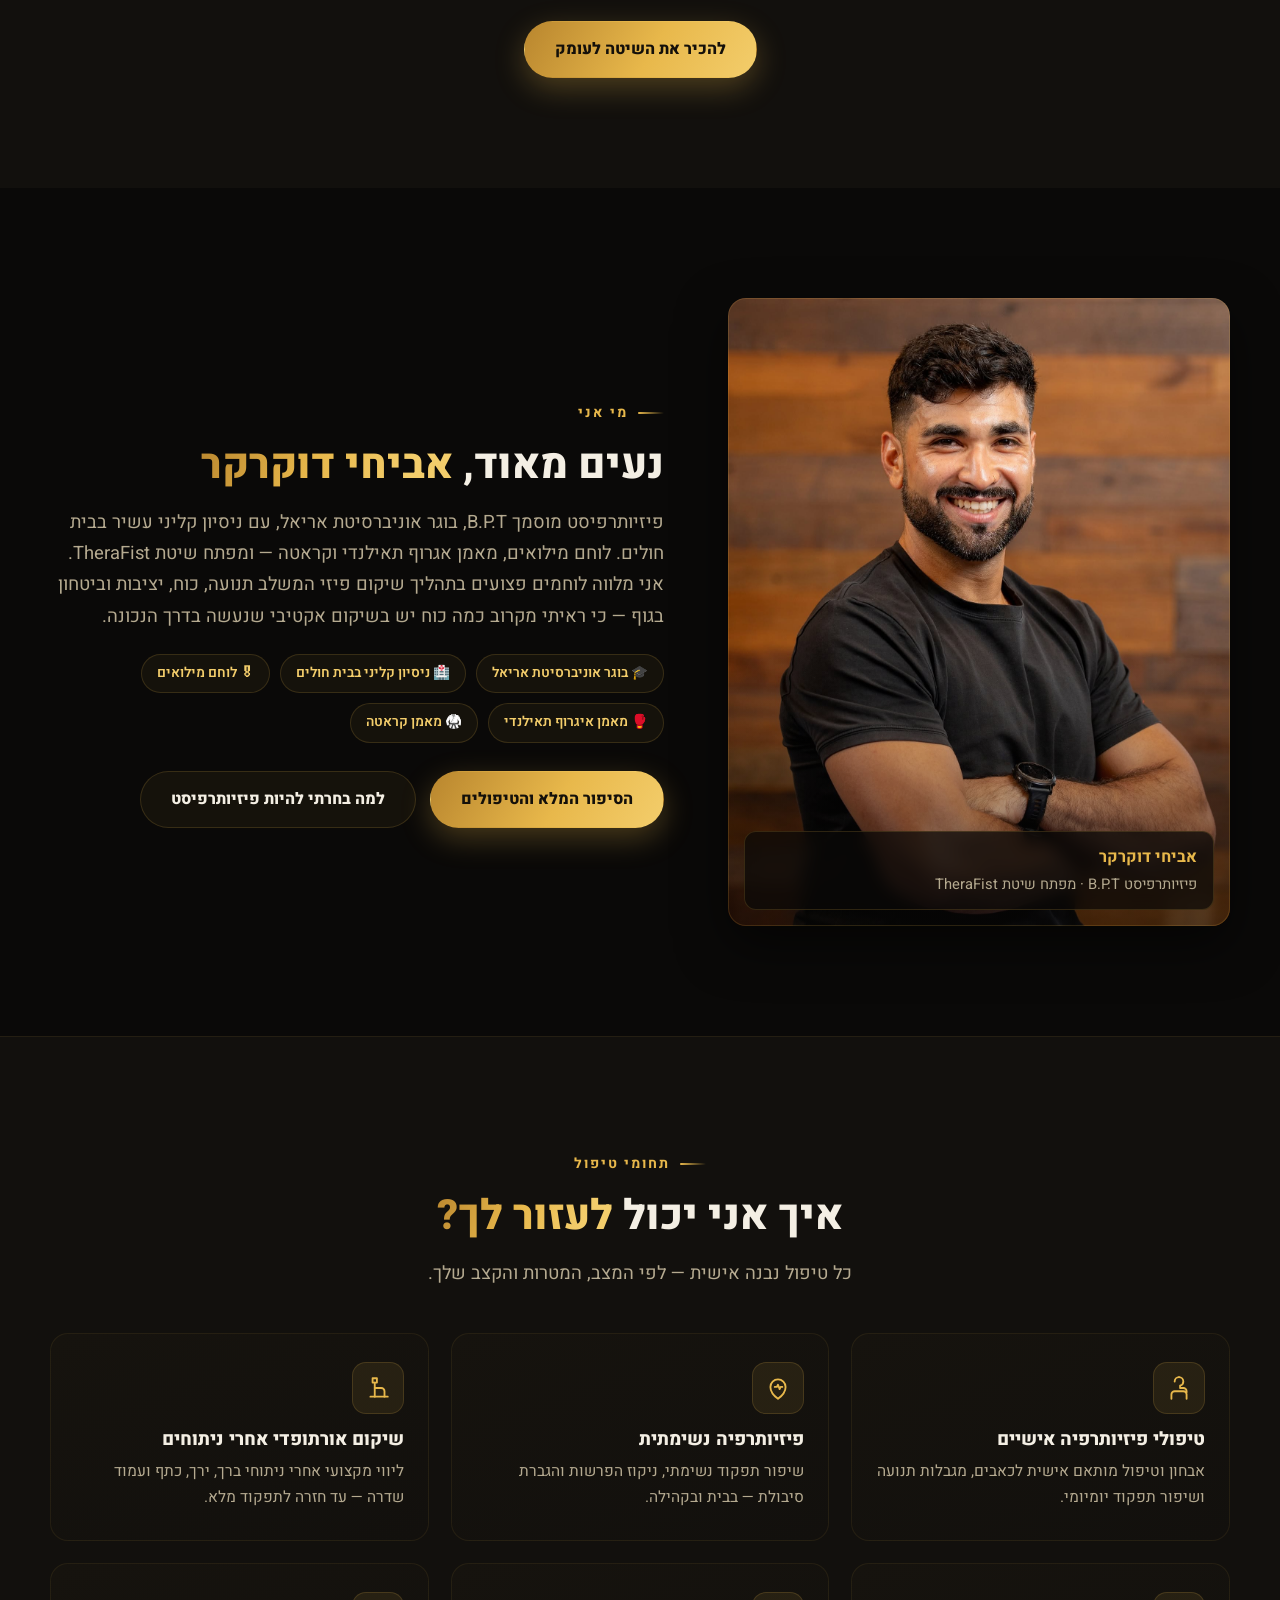
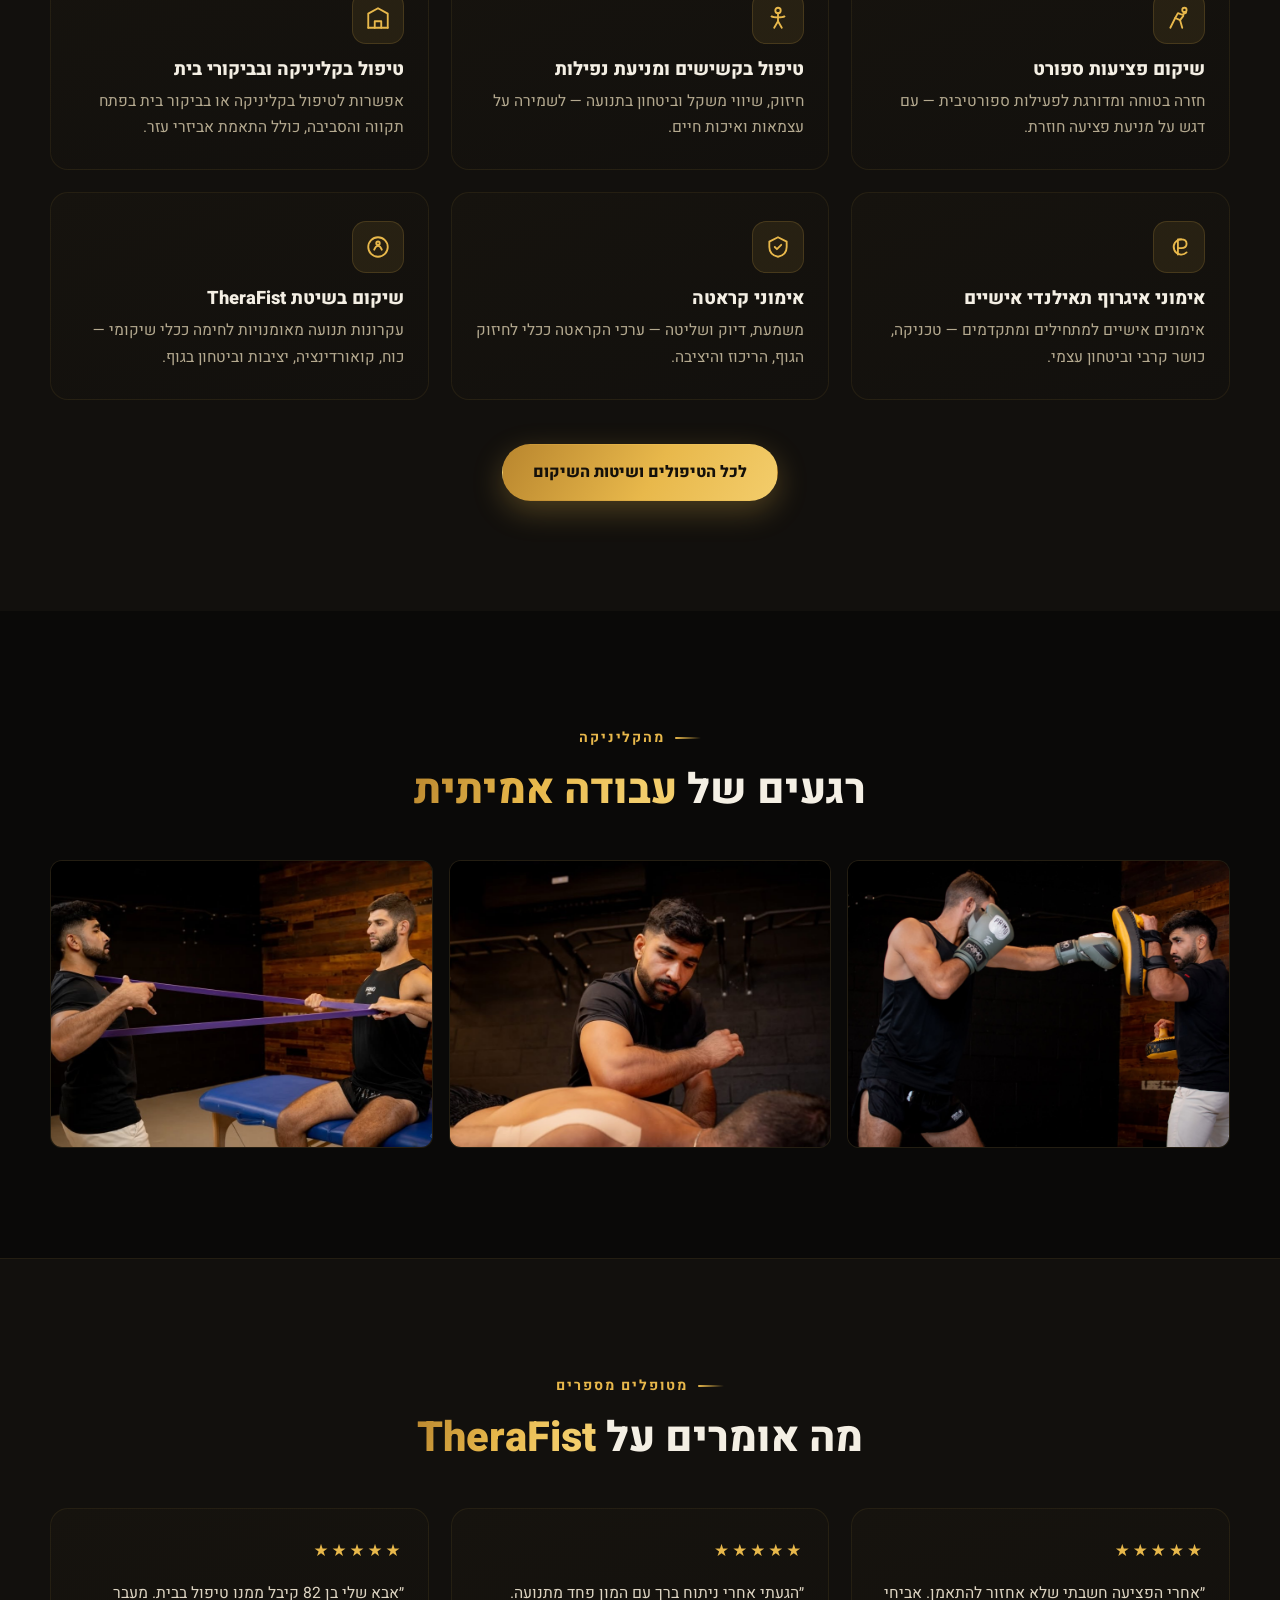
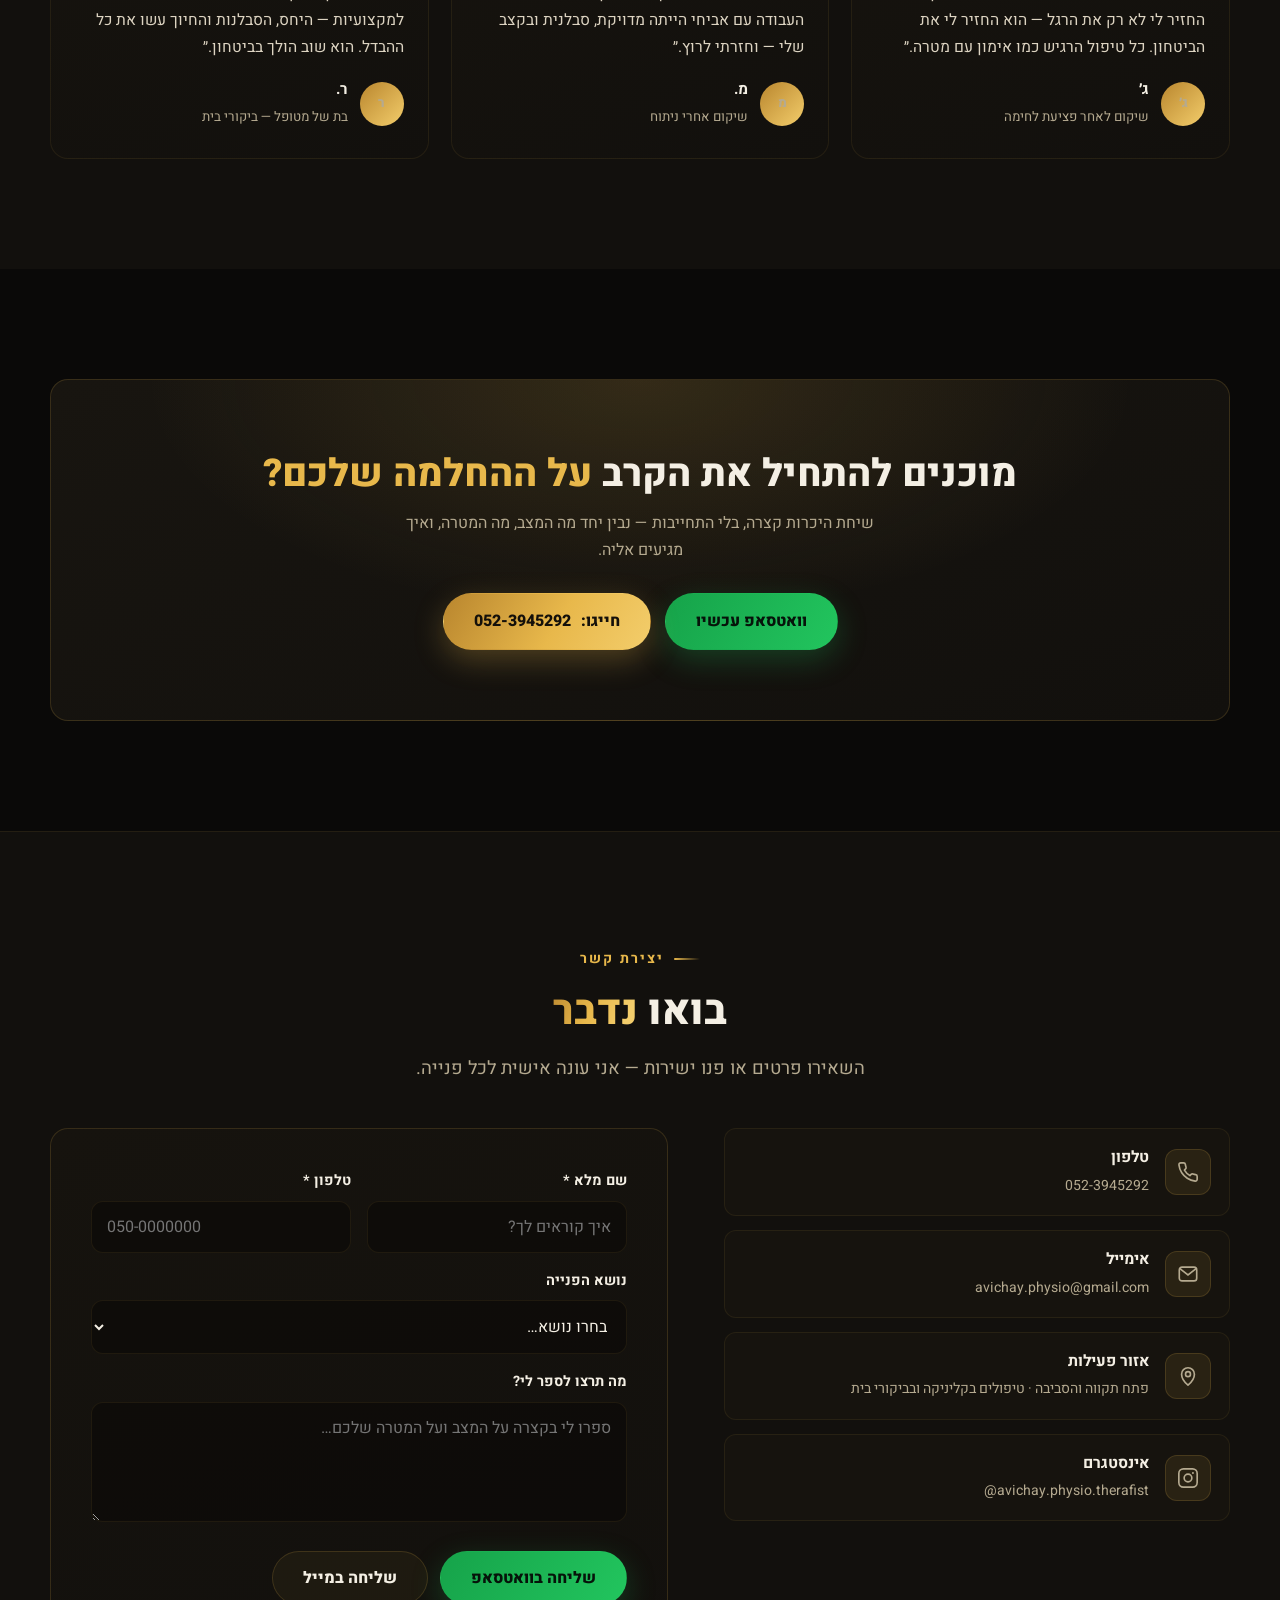
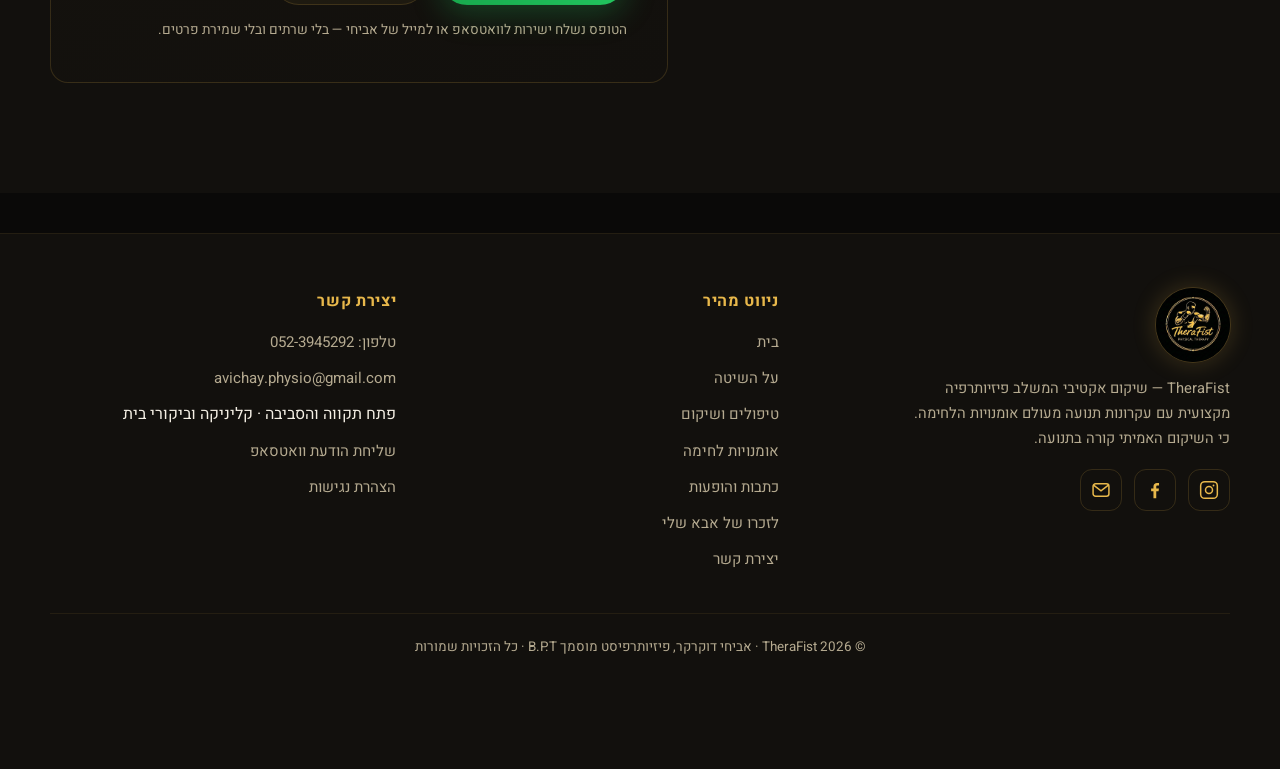
==== commit 99e70bba: "Content audit per physiotherapist review - Rehabilitation wording is physical-only; removed all impl" ====
--- a/index.html
+++ b/index.html
@@ -4,7 +4,7 @@
   <meta charset="UTF-8">
   <meta name="viewport" content="width=device-width, initial-scale=1">
   <title>TheraFist — אביחי דוקרקר | פיזיותרפיה ושיקום בתנועה | פתח תקווה</title>
-  <meta name="description" content="TheraFist — שיטת שיקום ייחודית המשלבת פיזיותרפיה מקצועית עם עקרונות תנועה מאיגרוף תאילנדי. אביחי דוקרקר, פיזיותרפיסט מוסמך B.P.T, בילינסון. טיפולים וביקורי בית בפתח תקווה והסביבה.">
+  <meta name="description" content="TheraFist — שיטת שיקום ייחודית המשלבת פיזיותרפיה מקצועית עם עקרונות תנועה מאיגרוף תאילנדי. אביחי דוקרקר, פיזיותרפיסט מוסמך B.P.T. טיפולים בקליניקה וביקורי בית בפתח תקווה והסביבה.">
   <meta name="keywords" content="פיזיותרפיה, פתח תקווה, שיקום, אגרוף תאילנדי, TheraFist, אביחי דוקרקר, פיזיותרפיסט, ביקורי בית">
   <meta name="author" content="אביחי דוקרקר">
   <meta property="og:type" content="website">
@@ -35,7 +35,6 @@
     "email": "avichay.physio@gmail.com",
     "address": {
       "@type": "PostalAddress",
-      "streetAddress": "קק\"ל 7",
       "addressLocality": "פתח תקווה",
       "addressCountry": "IL"
     },
@@ -142,14 +141,14 @@
           <span class="eyebrow">מי אני</span>
           <h2 class="section-title" id="about-title">נעים מאוד, <em>אביחי דוקרקר</em></h2>
           <p class="section-lead">
-            פיזיותרפיסט מוסמך B.P.T, בוגר אוניברסיטת אריאל ופיזיותרפיסט בבית החולים בילינסון.
+            פיזיותרפיסט מוסמך B.P.T, בוגר אוניברסיטת אריאל, עם ניסיון קליני עשיר בבית חולים.
             לוחם מילואים, מאמן אגרוף תאילנדי וקראטה — ומפתח שיטת TheraFist.
-            אני מטפל בפצועי מלחמה ומשלב שיקום פיזי, תנועה, כוח וחוסן מנטלי — כי ראיתי מקרוב
-            שהחלמה אמיתית חייבת לגעת גם בגוף וגם בנפש.
+            אני מלווה לוחמים פצועים בתהליך שיקום פיזי המשלב תנועה, כוח, יציבות
+            וביטחון בגוף — כי ראיתי מקרוב כמה כוח יש בשיקום אקטיבי שנעשה בדרך הנכונה.
           </p>
           <div class="cred-badges">
             <span>🎓 בוגר אוניברסיטת אריאל</span>
-            <span>🏥 בית החולים בילינסון</span>
+            <span>🏥 ניסיון קליני בבית חולים</span>
             <span>🎖 לוחם מילואים</span>
             <span>🥊 מאמן איגרוף תאילנדי</span>
             <span>🥋 מאמן קראטה</span>
@@ -198,8 +197,8 @@
           </article>
           <article class="card reveal" style="--d:.3s">
             <div class="card__icon"><svg viewBox="0 0 24 24" fill="none" stroke="currentColor" stroke-width="1.7" stroke-linecap="round" stroke-linejoin="round"><path d="M3 21V8l9-5 9 5v13"/><path d="M9 21v-6h6v6"/><path d="M3 21h18"/></svg></div>
-            <h3>ביקורי בית</h3>
-            <p>טיפולי פיזיותרפיה עד הבית — בפתח תקווה והסביבה, כולל התאמת אביזרי עזר.</p>
+            <h3>טיפול בקליניקה ובביקורי בית</h3>
+            <p>אפשרות לטיפול בקליניקה או בביקור בית בפתח תקווה והסביבה, כולל התאמת אביזרי עזר.</p>
           </article>
           <article class="card reveal" style="--d:.36s">
             <div class="card__icon"><svg viewBox="0 0 24 24" fill="none" stroke="currentColor" stroke-width="1.7" stroke-linecap="round" stroke-linejoin="round"><path d="M14 5a7 7 0 1 0 5 12"/><path d="M14 5c2.5 0 5 1 5 4s-2.5 4-5 4h-3V5z"/><path d="M11 13v6"/></svg></div>
@@ -209,12 +208,12 @@
           <article class="card reveal" style="--d:.42s">
             <div class="card__icon"><svg viewBox="0 0 24 24" fill="none" stroke="currentColor" stroke-width="1.7" stroke-linecap="round" stroke-linejoin="round"><path d="M12 3 4 7v5c0 5 3.5 8 8 9 4.5-1 8-4 8-9V7z"/><path d="m9 12 2 2 4-4"/></svg></div>
             <h3>אימוני קראטה</h3>
-            <p>משמעת, דיוק ושליטה — ערכי הקראטה ככלי לחיזוק הגוף והנפש.</p>
+            <p>משמעת, דיוק ושליטה — ערכי הקראטה ככלי לחיזוק הגוף, הריכוז והיציבה.</p>
           </article>
           <article class="card reveal" style="--d:.48s">
             <div class="card__icon"><svg viewBox="0 0 24 24" fill="none" stroke="currentColor" stroke-width="1.7" stroke-linecap="round" stroke-linejoin="round"><circle cx="12" cy="12" r="9"/><path d="M8.5 14.5c1-2.5 2-3.5 3.5-3.5s2.5 1 3.5 3.5"/><circle cx="12" cy="8.5" r="1.6"/></svg></div>
             <h3>שיקום בשיטת TheraFist</h3>
-            <p>עקרונות תנועה מאומנויות לחימה ככלי שיקומי — כוח, קואורדינציה וחוסן מנטלי.</p>
+            <p>עקרונות תנועה מאומנויות לחימה ככלי שיקומי — כוח, קואורדינציה, יציבות וביטחון בגוף.</p>
           </article>
         </div>
         <div class="center mt-3 reveal">
@@ -315,9 +314,9 @@
               <span class="contact-item__icon"><svg viewBox="0 0 24 24" fill="none" stroke="currentColor" stroke-width="1.8" stroke-linecap="round"><rect x="2.5" y="4.5" width="19" height="15" rx="3"/><path d="m3.5 6.5 8.5 6.5 8.5-6.5"/></svg></span>
               <div><b>אימייל</b><span>avichay.physio@gmail.com</span></div>
             </a>
-            <a class="contact-item" href="https://maps.google.com/?q=%D7%A7%D7%A7%22%D7%9C%207%2C%20%D7%A4%D7%AA%D7%97%20%D7%AA%D7%A7%D7%95%D7%95%D7%94" target="_blank" rel="noopener">
+            <a class="contact-item" href="https://maps.google.com/?q=%D7%A4%D7%AA%D7%97%20%D7%AA%D7%A7%D7%95%D7%95%D7%94" target="_blank" rel="noopener">
               <span class="contact-item__icon"><svg viewBox="0 0 24 24" fill="none" stroke="currentColor" stroke-width="1.8" stroke-linecap="round" stroke-linejoin="round"><path d="M12 22s7-6 7-12a7 7 0 1 0-14 0c0 6 7 12 7 12z"/><circle cx="12" cy="10" r="2.7"/></svg></span>
-              <div><b>כתובת</b><span class="rtl-note">קק״ל 7, פתח תקווה · ביקורי בית באזור</span></div>
+              <div><b>אזור פעילות</b><span class="rtl-note">פתח תקווה והסביבה · טיפולים בקליניקה ובביקורי בית</span></div>
             </a>
             <a class="contact-item" href="https://www.instagram.com/avichay.physio.therafist?igsh=MXZmYXB1em9wOGRzbg==" target="_blank" rel="noopener">
               <span class="contact-item__icon"><svg viewBox="0 0 24 24" fill="none" stroke="currentColor" stroke-width="1.8"><rect x="2" y="2" width="20" height="20" rx="5"/><circle cx="12" cy="12" r="4.2"/><circle cx="17.4" cy="6.6" r="1.1" fill="currentColor" stroke="none"/></svg></span>
